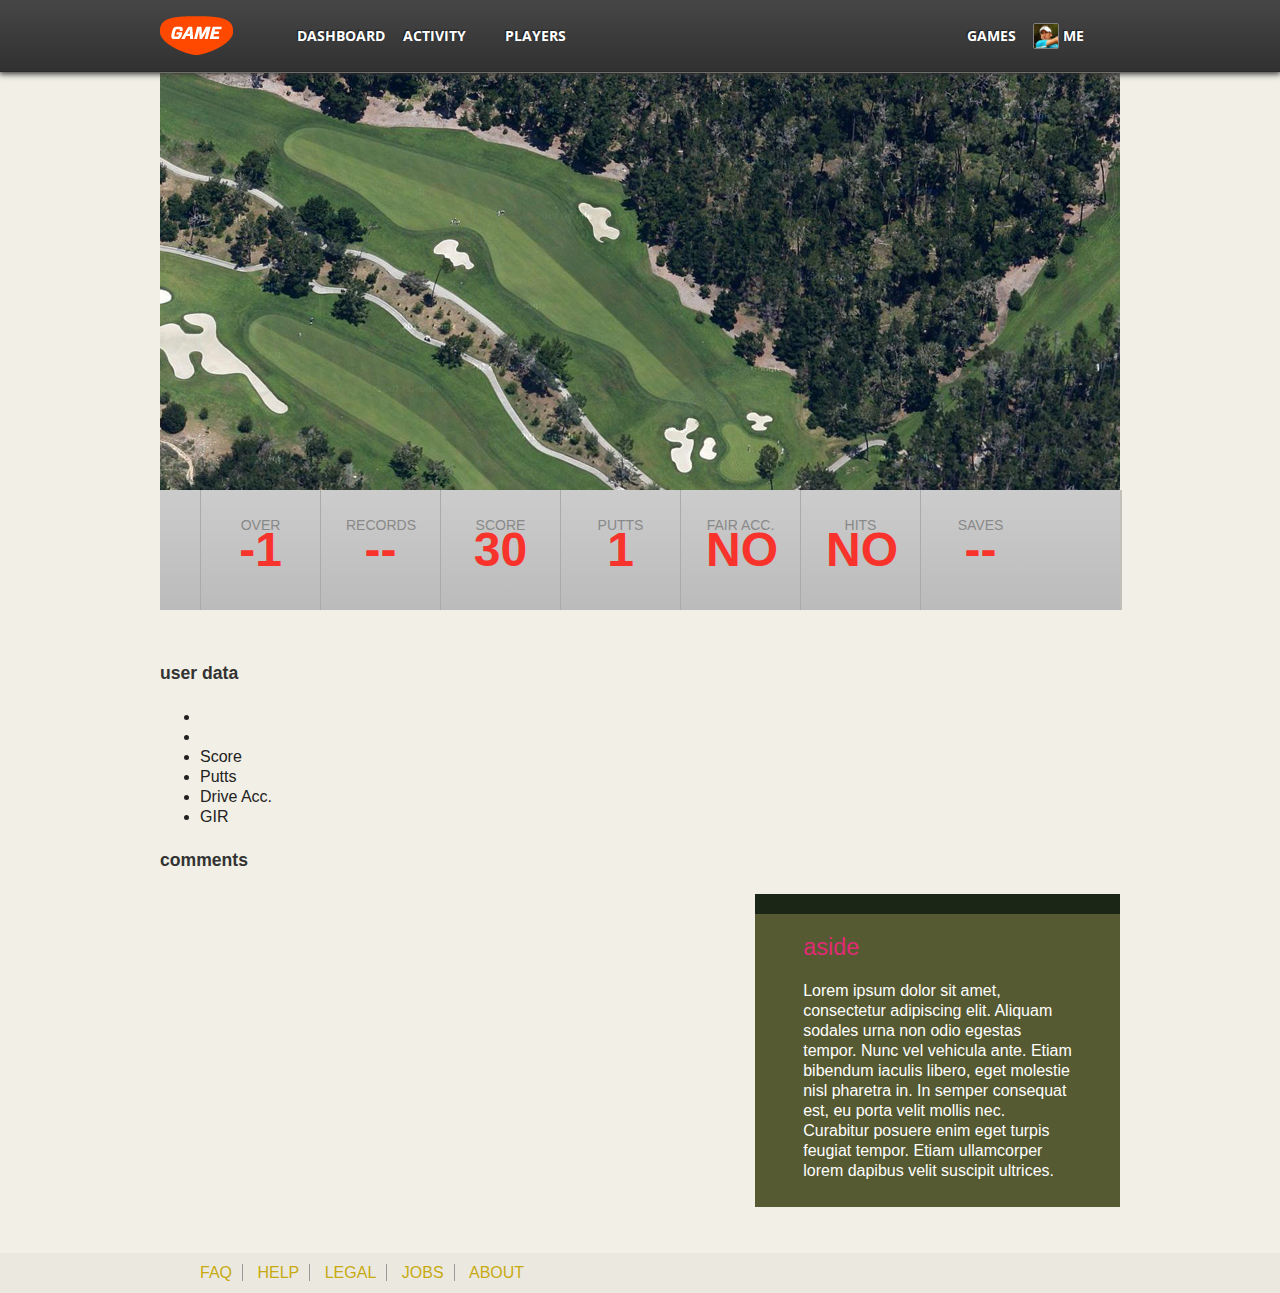
==== index.html @ 41483d8c "statistics bar" ====
<!DOCTYPE html>
<!--[if lt IE 7]>      <html class="no-js lt-ie9 lt-ie8 lt-ie7"> <![endif]-->
<!--[if IE 7]>         <html class="no-js lt-ie9 lt-ie8"> <![endif]-->
<!--[if IE 8]>         <html class="no-js lt-ie9"> <![endif]-->
<!--[if gt IE 8]><!--> <html class="no-js"> <!--<![endif]-->
    <head>
        <meta charset="utf-8">
        <meta http-equiv="X-UA-Compatible" content="IE=edge,chrome=1">
        <title>Active Mind</title>
        <meta name="description" content="">
        <meta name="viewport" content="width=device-width">

        <link rel="stylesheet" href="css/normalize.min.css">
        <link href='http://fonts.googleapis.com/css?family=Open+Sans+Condensed:700' rel='stylesheet' type='text/css'>
        <link rel="stylesheet" href="css/global.css">

        <script src="js/vendor/modernizr-2.6.1-respond-1.1.0.min.js"></script>
    </head>
    <body>
        <!--[if lt IE 7]>
            <p class="chromeframe">You are using an outdated browser. <a href="http://browsehappy.com/">Upgrade your browser today</a> or <a href="http://www.google.com/chromeframe/?redirect=true">install Google Chrome Frame</a> to better experience this site.</p>
        <![endif]-->

        <div class="header-container">
            <header class="wrapper clearfix">
                <img class="gyg-logo" src="img/game-your-game-making-golf-twice-the-fun.png" alt="game your game logo" />
                <nav class="general-links">
                    <ul>
                        <li><a href="/dashboard">Dashboard</a></li>
                        <li><a href="/activity">Activity</a></li>
                        <li><a href="/players">Players</a></li>
                    </ul>
                </nav>
                <nav class="profile-links">
                    <ul>
                        <li>
                            <a href="/my-games">Games</a>
                        </li>
                        <li class="profile">
                            <a href="/profile">
                                <img class="profile-img" src="img/IanPoulter.jpg"/>
                                <span>Me</span>
                            </a>
                        </li>
                    </ul>
                </nav>
            </header>
        </div>

        <div class="banner-container">
            <div class="banner wrapper clearfix">
                <img src="courses/pebblebeach/course-shot-1.jpg" class="golf-course"/>
                <ul id="hole-list" class="hide">
                    <li class="template"><a></a></li>
                </ul>
            </div>
            <div id="banner-footer">
                <div id="hole_nav">
                    <div class="item on" id="item1">1</div>
                    <div class="item" id="item2">2</div>
                    <div class="item" id="item3">3</div>
                    <div class="item" id="item4">4</div>
                    <div class="item" id="item5">5</div>
                    <div class="item" id="item6">6</div>
                    <div class="item" id="item7">7</div>
                    <div class="item" id="item8">8</div>
                    <div class="item" id="item9">9</div>
                    <div class="item" id="item1">1</div>
                    <div class="item" id="item2">2</div>
                    <div class="item" id="item3">3</div>
                    <div class="item" id="item4">4</div>
                    <div class="item" id="item5">5</div>
                    <div class="item" id="item6">6</div>
                    <div class="item" id="item7">7</div>
                    <div class="item" id="item8">8</div>
                    <div class="item" id="item9">9</div>
                </div>
                <ul class="info_game">
                    <li data-type="over"><div class="subhdr">
                            OVER
                        </div>
                        <div class="info" id="rinfo_overunder">-1</div>
                        
                    </li>
                    <li data-type="records">
                        <div class="subhdr">
                            RECORDS
                        </div>
                        <div class="info">
                            --
                        </div>
                    </li>
                    <li data-type="score">
                        <div class="subhdr">
                            SCORE
                        </div><div class="info" id="rinfo_score">30</div>
                        
                    </li>
                    <li data-type="putts"><div class="subhdr">
                            PUTTS
                        </div>
                        <div class="info" id="rinfo_total_putts">1</div>
                        
                    </li>
                    <li data-type="over"><div class="subhdr">
                            FAIR ACC.
                        </div>
                        <div class="info" id="rinfo_fairway_accuracy">NO</div>
                        
                    </li>
                    <li><div class="subhdr">
                            HITS
                        </div>
                        <div class="info" id="rinfo_green_hit_reg">NO</div>
                        
                    </li>
                    <li>
                        <div class="subhdr">
                            SAVES
                        </div>
                        <div class="info">
                            --
                        </div>
                        
                    </li>
                </ul>
            </div>
        </div>

        <div class="main-container">
            <div class="main wrapper clearfix">

                <h4>user data</h4>
                <section id="user-stats">
                    <ul>
                        <li class="user-fullname"></li>
                        <li class="golf-course"></li>
                        <li class="score">Score <span></span></li>
                        <li class="putts">Putts <span></span></li>
                        <li class="drive-acc">Drive Acc. <span></span></li>
                        <li class="gir">GIR <span></span></li>
                        <!--li class="scrambling">Scrambling <span></span></li-->
                    </ul>
                </section>

                <h4 id="share-comment-count">comments</h4>
                <article id="share-comment-mod" class="mod">
                    <section id="share-comment-template" class="media hide">
                        <div class="img">
                            <img class="avatar med" src="">
                        </div>
                        <p class="comment"></p>
                    </section>
                </article>

                <aside>
                    <h3>aside</h3>
                    <p>Lorem ipsum dolor sit amet, consectetur adipiscing elit. Aliquam sodales urna non odio egestas tempor. Nunc vel vehicula ante. Etiam bibendum iaculis libero, eget molestie nisl pharetra in. In semper consequat est, eu porta velit mollis nec. Curabitur posuere enim eget turpis feugiat tempor. Etiam ullamcorper lorem dapibus velit suscipit ultrices.</p>
                </aside>

            </div> <!-- #main -->
        </div> <!-- #main-container -->

        <div class="footer-container">
            <footer class="wrapper">
                <ul>
                    <li><a href="#">FAQ</a></li>
                    <li><a href="#">Help</a></li>
                    <li><a href="#">Legal</a></li>
                    <li><a href="#">Jobs</a></li>
                    <li><a href="#">About</a></li>
                </ul>
            </footer>
        </div>

        <!--script src="http://ajax.googleapis.com/ajax/libs/jquery/1.8.2/jquery.min.js"></script-->
        <script>window.jQuery || document.write('<script src="js/vendor/jquery-1.8.1.min.js"><\/script>')</script>

        <script src="share/testName/94-76931706.js"></script>
        <script src="js/main.js"></script>

        <script>
            // var _gaq=[['_setAccount','UA-XXXXX-X'],['_trackPageview']];
            // (function(d,t){var g=d.createElement(t),s=d.getElementsByTagName(t)[0];
            // g.src=('https:'==location.protocol?'//ssl':'//www')+'.google-analytics.com/ga.js';
            // s.parentNode.insertBefore(g,s)}(document,'script'));
        </script>
    </body>
</html>
---- css/global.css ----
/* ==========================================================================
   HTML5 Boilerplate styles - h5bp.com (generated via initializr.com)
   ========================================================================== */
html, button, input, select, textarea {
  color: #222; }

body {
  font-size: 1em;
  line-height: 1.4; }

::-moz-selection {
  background: #b3d4fc;
  text-shadow: none; }

::selection {
  background: #b3d4fc;
  text-shadow: none; }

hr {
  display: block;
  height: 1px;
  border: 0;
  border-top: 1px solid #ccc;
  margin: 1em 0;
  padding: 0; }

img {
  vertical-align: middle; }

fieldset {
  border: 0;
  margin: 0;
  padding: 0; }

textarea {
  resize: vertical; }

.chromeframe {
  margin: 0.2em 0;
  background: #ccc;
  color: #000;
  padding: 0.2em 0; }

/* ===== Initializr Styles ==================================================
   Author:Jonathan Verrecchia - verekia.com/initializr/responsive-template
   ========================================================================== */
body {
  font: 16px/26px Helvetica, Helvetica Neue, Arial;
  background: #F2F0E6;
  font-family: Helvetica Neue Regular, Arial, Sans-serif;
  font-size: 16px;
  line-height: 1.25em;
  /* this overwrites above. which is it? */ }

.wrapper {
  width: 960px;
  margin: 0; }

/* ==========================================================================
   Helper classes
   ========================================================================== */
.ir {
  background-color: transparent;
  border: 0;
  overflow: hidden;
  *text-indent: -9999px; }

.ir:before {
  content: "";
  display: block;
  width: 0;
  height: 100%; }

.hidden, .hide {
  display: none !important;
  visibility: hidden; }

.visuallyhidden {
  border: 0;
  clip: rect(0 0 0 0);
  height: 1px;
  margin: -1px;
  overflow: hidden;
  padding: 0;
  position: absolute;
  width: 1px; }

.visuallyhidden.focusable:active,
.visuallyhidden.focusable:focus {
  clip: auto;
  height: auto;
  margin: 0;
  overflow: visible;
  position: static;
  width: auto; }

.invisible {
  visibility: hidden; }

.clearfix:before,
.clearfix:after {
  content: " ";
  display: table; }

.clearfix:after {
  clear: both; }

.clearfix {
  *zoom: 1; }

/* ==========================================================================
   Media Queries
   ========================================================================== */
@media only screen and (min-width: 480px) {
  /* ====================
      INTERMEDIATE: Menu
     ==================== */
  nav a {
    float: left;
    width: 27%;
    margin: 0 1.7%;
    padding: 0 2%;
    line-height: 71px;
    margin-bottom: 0; }

  .profile-links a {
    width: 43%; }

  nav li:first-child a {
    margin-left: 0; }

  nav li:last-child a {
    margin-right: 0; } }
@media only screen and (min-width: 768px) {
  /* ====================
      WIDE: CSS3 Effects
     ==================== */
  /*    .header-container,
      .main aside {
          -webkit-box-shadow: 0 5px 10px #aaa;
             -moz-box-shadow: 0 5px 10px #aaa;
                  box-shadow: 0 5px 10px #aaa;
      }
  */
  /* ============
      WIDE: Menu
     ============ */
  .title {
    float: left; }

  header a {
    color: #808080;
    font-family: "Open Sans Condensed", Arial, Sans-serif;
    font-weight: bold;
    text-shadow: -1px -1px 1px #1c1c1c;
    text-transform: uppercase; }

  header a:hover {
    color: #FFFFFF;
    text-decoration: none; }

  nav.general-links {
    margin-left: 130px;
    width: 330px; }

  nav.profile-links {
    position: absolute;
    right: 15px;
    width: 145px; }

  .profile-img {
    width: 24px;
    height: 24px;
    border: 1px solid #808080;
    border-radius: 2px;
    margin-top: -3px; }

  /* ============
      WIDE: Main
     ============ */
  .main article {
    float: left;
    width: 57%; }

  .main aside {
    float: right;
    width: 28%; } }
@media only screen and (min-width: 1140px) {
  /* ===============
      Maximal Width
     =============== */
  .wrapper {
    width: 960px;
    /* 1140px - 10% for margins */
    margin: 0 auto; } }
/* =========================================
   OOCSS styles 
   ========================================= */
/*HEADINGS*/
/* ====== Headings ====== */
/* .h1-.h6 classes should be used to maintain the semantically appropriate heading levels - NOT for use on non-headings */
h1, .h1 {
  font-size: 196%;
  font-weight: normal;
  font-style: normal;
  color: #AE0345; }

h2, .h2 {
  font-size: 167%;
  font-weight: normal;
  font-style: normal;
  color: #AE0345; }

h3, .h3 {
  font-size: 146.5%;
  font-weight: normal;
  font-style: normal;
  color: #DF2B72; }

h4, .h4 {
  font-size: 110%;
  font-weight: bold;
  font-style: normal;
  color: #333; }

h5, .h5 {
  font-size: 108%;
  font-weight: bold;
  font-style: normal;
  color: #AE0345; }

h6, .h6 {
  font-size: 108%;
  font-weight: normal;
  font-style: italic;
  color: #333; }

/* if additional headings are needed they should be created via additional classes, never via location dependant styling */
.category {
  font-size: 108%;
  font-weight: normal;
  font-style: normal;
  text-transform: uppercase;
  color: #333; }

.category a {
  color: #333; }

/*GRID*/
.line, .lastUnit {
  overflow: hidden;
  *overflow: visible;
  *zoom: 1; }

.unit {
  float: left; }

.unitRight {
  float: right; }

.size1of1 {
  float: none; }

.size1of2 {
  width: 50%; }

.size1of3 {
  width: 33.33333%; }

.size2of3 {
  width: 66.66666%; }

.size1of4 {
  width: 25%; }

.size3of4 {
  width: 75%; }

.size1of5 {
  width: 20%; }

.size2of5 {
  width: 40%; }

.size3of5 {
  width: 60%; }

.size4of5 {
  width: 80%; }

.lastUnit {
  float: none;
  width: auto;
  _position: relative;
  _left: -3px;
  _margin-right: -3px; }

/* mod */
.mod .inner {
  /*background: url(skin/transparent.png) repeat left top;*/ }

.bd, .ft, .hd {
  overflow: hidden;
  *overflow: visible;
  zoom: 1; }

b.top, b.top b, b.bottom, b.bottom b {
  display: block;
  background-repeat: no-repeat;
  font-size: 1%;
  position: relative;
  z-index: 10; }

.tl, .tr, .bl, .br {
  height: 10px;
  width: 10px;
  float: left; }

.tl {
  background-position: left top; }

.tr {
  background-position: right top; }

.bl {
  background-position: left bottom; }

.br {
  background-position: right bottom; }

.br, .tr {
  float: right; }

.tr, .tl {
  overflow: hidden;
  margin-bottom: -32000px; }

/* margin bottom needs to be < -9px */
.bl, .br {
  margin-top: -10px; }

.top {
  background-position: center top; }

.bottom {
  background-position: center bottom;
  _zoom: 1; }

/* this zoom required for IE5.5 only*/
/* complex */
.complex {
  overflow: hidden;
  *position: relative;
  *zoom: 1; }

/* position/zoom required for IE7, 6, 5.5 */
.complex .tl, .complex .tr {
  height: 32000px;
  margin-bottom: -32000px;
  width: 10px; }

.complex .bl, .complex .br {
  /*margin-top:0;*/ }

.complex .top {
  height: 5px; }

.complex .bottom {
  height: 5px;
  /*margin-top:-10px;*/ }

/* pop */
.pop {
  overflow: visible;
  margin: 10px 20px 20px 10px;
  background-position: left top; }

.pop .inner {
  right: -10px;
  bottom: -10px;
  background-position: right bottom;
  padding: 0 10px 10px 0; }

.pop .tl, .pop .br {
  display: none; }

.pop .bl {
  bottom: -10px; }

.pop .tr {
  float: right;
  margin-right: -10px;
  _display: inline;
  /*fix double margin bug*/ }

/*MEDIA*/
.media {
  overflow: hidden;
  *overflow: visible;
  zoom: 1; }

.media .img {
  float: left;
  margin-right: 10px; }

.media .img img {
  display: block; }

.media .imgExt {
  float: right;
  margin-left: 10px; }

.media p {
  margin: 0; }

 /* SPACING HELPERS
p,m = padding,margin
a,t,r,b,l,h,v = all,top,right,bottom,left,horizontal,vertical
s,m,l,n = small(5px),medium(10px),large(20px),none(0px)
*/
.ptn, .pvn, .pan {
  padding-top: 0px !important; }

.pts, .pvs, .pas {
  padding-top: 5px !important; }

.ptm, .pvm, .pam {
  padding-top: 10px !important; }

.ptl, .pvl, .pal {
  padding-top: 20px !important; }

.prn, .phn, .pan {
  padding-right: 0px !important; }

.prs, .phs, .pas {
  padding-right: 5px !important; }

.prm, .phm, .pam {
  padding-right: 10px !important; }

.prl, .phl, .pal {
  padding-right: 20px !important; }

.pbn, .pvn, .pan {
  padding-bottom: 0px !important; }

.pbs, .pvs, .pas {
  padding-bottom: 5px !important; }

.pbm, .pvm, .pam {
  padding-bottom: 10px !important; }

.pbl, .pvl, .pal {
  padding-bottom: 20px !important; }

.pln, .phn, .pan {
  padding-left: 0px !important; }

.pls, .phs, .pas {
  padding-left: 5px !important; }

.plm, .phm, .pam {
  padding-left: 10px !important; }

.pll, .phl, .pal {
  padding-left: 20px !important; }

.mtn, .mvn, .man {
  margin-top: 0px !important; }

.mts, .mvs, .mas {
  margin-top: 5px !important; }

.mtm, .mvm, .mam {
  margin-top: 10px !important; }

.mtl, .mvl, .mal {
  margin-top: 20px !important; }

.mrn, .mhn, .man {
  margin-right: 0px !important; }

.mrs, .mhs, .mas {
  margin-right: 5px !important; }

.mrm, .mhm, .mam {
  margin-right: 10px !important; }

.mrl, .mhl, .mal {
  margin-right: 20px !important; }

.mbn, .mvn, .man {
  margin-bottom: 0px !important; }

.mbs, .mvs, .mas {
  margin-bottom: 5px !important; }

.mbm, .mvm, .mam {
  margin-bottom: 10px !important; }

.mbl, .mvl, .mal {
  margin-bottom: 20px !important; }

.mln, .mhn, .man {
  margin-left: 0px !important; }

.mls, .mhs, .mas {
  margin-left: 5px !important; }

.mlm, .mhm, .mam {
  margin-left: 10px !important; }

.mll, .mhl, .mal {
  margin-left: 20px !important; }

.header-container,
.game_user_menu {
  background: #3d3d3d url("../img/header-bg.gif") top left;
  background-image: -webkit-gradient(linear, 0 0, 0 100%, from(#464646), to(#313131));
  background-image: -webkit-gradient(#464646, #313131);
  background-image: -moz-gradient(#464646, #313131);
  background-image: -ms-gradient(#464646, #313131);
  background-image: -o-gradient(#464646, #313131);
  background-image: gradient(to bottom, #464646, #313131);
  border-bottom: 1px solid #2a2a2a;
  height: 65px;
  font-family: 'Francois One', arial, helvetica, sans-serif;
  font-size: 14px;
  font-weight: normal; }

.username_btn {
  padding: 0;
  line-height: 65px; }
  .username_btn .name {
    margin: 0;
    font-size: 14px;
    font-weight: normal; }
  .username_btn .thumb {
    margin: 15px 10px 0; }

.main aside {
  border-top: 20px solid #1b2616; }

.main aside {
  background: #565a32; }

.title {
  color: white; }

nav ul {
  margin: 0;
  padding: 0; }

nav a {
  display: block;
  text-align: center;
  text-decoration: none;
  font-weight: bold;
  color: white;
  box-sizing: -moz-border-box;
  box-sizing: border-box;
  border-bottom: 2px solid transparent; }

nav a:hover,
nav a:visited {
  color: white;
  text-decoration: none;
  border-bottom: 2px solid red; }

nav a:hover {
  background-image: -webkit-gradient(linear, 0 100%, 0 0, from(#464646), to(#313131));
  background-image: -webkit-gradient(bottom, #464646, #313131);
  background-image: -moz-gradient(bottom, #464646, #313131);
  background-image: -ms-gradient(bottom, #464646, #313131);
  background-image: -o-gradient(bottom, #464646, #313131);
  background-image: gradient(to top, #464646, #313131); }

/* ==============
    MOBILE: Main
   ============== */
.main {
  padding: 30px 0; }

.main article h1 {
  font-size: 2em; }

.main aside {
  color: white;
  padding: 0px 5% 10px; }

.header-container {
  height: 71px;
  -webkit-box-shadow: 0px 1px 6px 1px #333333;
  /* android and BB only */
  -moz-box-shadow: 0px 1px 6px 1px #333333;
  /* if we support FF3.6 only */
  box-shadow: 0px 1px 6px 1px #333333;
  position: relative;
  z-index: 2; }

header {
  position: relative; }

.gyg-logo {
  position: absolute;
  top: 16px;
  left: 0px; }

#hole_nav {
  display: none; }

#banner-footer {
  margin: 0;
  height: 120px;
  background-color: #ccc;
  background-image: -webkit-linear-gradient(#cccccc, #bbbbbb);
  box-shadow: 2px 0 0 rgba(0, 0, 0, 0.2);
  width: 960px;
  margin: auto; }
  #banner-footer ul {
    margin: 0; }
  #banner-footer li {
    float: left;
    list-style-type: none;
    height: 120px;
    text-align: center;
    padding: 20px 20px 0;
    width: 120px;
    box-sizing: border-box;
    color: #898989;
    font-size: 14px;
    border-left: #aaa 1px solid; }
    #banner-footer li div {
      margin: 5px; }
    #banner-footer li .info {
      font-size: 48px;
      color: #f7332c;
      font-weight: bold;
      margin: 5px; }

.footer-container {
  background: #f6f3ed;
  height: 40px;
  background: #EBE9DF;
  font: arial 12px; }
  .footer-container footer li {
    display: inline;
    margin-right: 10px;
    line-height: 40px; }
  .footer-container footer a {
    color: #c7a912;
    text-transform: uppercase;
    border-right: 1px solid #999999;
    padding-right: 10px;
    text-decoration: none; }
  .footer-container footer li:last-of-type a {
    border-right: none; }

.mod {
  border-radius: 3px;
  background: #FFFFFF;
  margin: 0 0 20px; }
  .mod .head {
    background: url(/module-header-background.png) repeat #999999;
    border-radius: 3px 3px 0 0;
    height: 32px;
    line-height: 32px;
    padding: 0 15px;
    text-transform: uppercase;
    font-family: 'Francois One', arial, sans-serif;
    font-size: 18px;
    color: #E6E6E6;
    text-shadow: 0 -1px 0 #6b6b6b; }
  .mod section {
    padding: 10px;
    border-bottom: 1px solid #cccccc; }
    .mod section img {
      border-radius: 3px; }
    .mod section:last-of-type {
      border: none; }

/*   GENERIC CLASSES   */
.avatar.small {
  width: 24px;
  height: 24px; }
.avatar.med {
  width: 40px;
  height: 40px; }

/* ===============
    ALL: IE Fixes
   =============== */
.ie7 .title {
  padding-top: 20px; }

/* ==========================================================================
   Print styles
   ========================================================================== */
@media print {
  * {
    background: transparent !important;
    color: #000 !important;
    /* Black prints faster: h5bp.com/s */
    box-shadow: none !important;
    text-shadow: none !important; }

  a,
  a:visited {
    text-decoration: underline; }

  a[href]:after {
    content: " (" attr(href) ")"; }

  abbr[title]:after {
    content: " (" attr(title) ")"; }

  .ir a:after,
  a[href^="javascript:"]:after,
  a[href^="#"]:after {
    content: ""; }

  pre, blockquote {
    border: 1px solid #999;
    page-break-inside: avoid; }

  thead {
    display: table-header-group;
    /* h5bp.com/t */ }

  tr, img {
    page-break-inside: avoid; }

  img {
    max-width: 100% !important; }

  @page {
    margin: 0.5cm; }

  p, h2, h3 {
    orphans: 3;
    widows: 3; }

  h2, h3 {
    page-break-after: avoid; } }
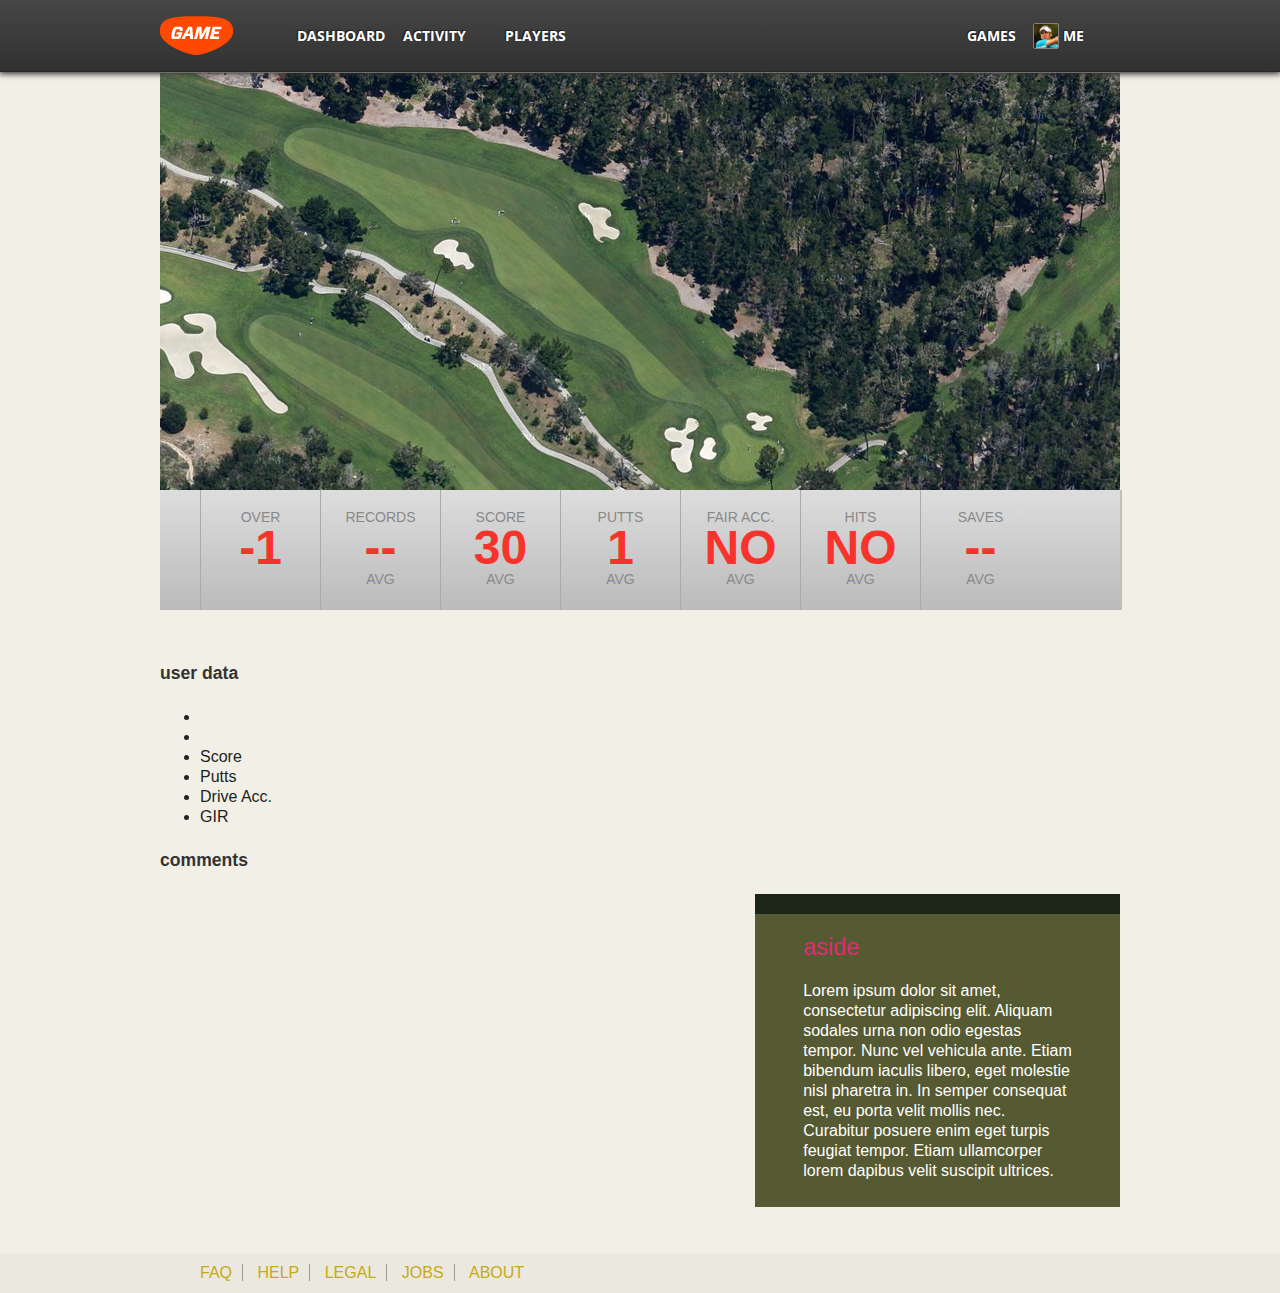
==== commit a998dac8: "scores" ====
--- a/index.html
+++ b/index.html
@@ -89,30 +89,45 @@
                         <div class="info">
                             --
                         </div>
+                        <div class="units">
+                            AVG
+                        </div>
                     </li>
                     <li data-type="score">
                         <div class="subhdr">
                             SCORE
                         </div><div class="info" id="rinfo_score">30</div>
                         
+                        <div class="units">
+                            AVG
+                        </div>
                     </li>
                     <li data-type="putts"><div class="subhdr">
                             PUTTS
                         </div>
                         <div class="info" id="rinfo_total_putts">1</div>
                         
+                        <div class="units">
+                            AVG
+                        </div>
                     </li>
                     <li data-type="over"><div class="subhdr">
                             FAIR ACC.
                         </div>
                         <div class="info" id="rinfo_fairway_accuracy">NO</div>
                         
+                        <div class="units">
+                            AVG
+                        </div>
                     </li>
                     <li><div class="subhdr">
                             HITS
                         </div>
                         <div class="info" id="rinfo_green_hit_reg">NO</div>
                         
+                        <div class="units">
+                            AVG
+                        </div>
                     </li>
                     <li>
                         <div class="subhdr">
@@ -122,6 +137,9 @@
                             --
                         </div>
                         
+                        <div class="units">
+                            AVG
+                        </div>
                     </li>
                 </ul>
             </div>
--- a/css/global.css
+++ b/css/global.css
@@ -614,7 +614,11 @@
   margin: 0;
   height: 120px;
   background-color: #ccc;
-  background-image: -webkit-linear-gradient(#cccccc, #bbbbbb);
+  background-image: -webkit-linear-gradient(#dddddd, #bbbbbb);
+  background-image: -moz-linear-gradient(#dddddd, #bbbbbb);
+  background-image: -ms-linear-gradient(#dddddd, #bbbbbb);
+  background-image: -o-linear-gradient(#dddddd, #bbbbbb);
+  background-image: linear-gradient(to bottom, #dddddd, #bbbbbb);
   box-shadow: 2px 0 0 rgba(0, 0, 0, 0.2);
   width: 960px;
   margin: auto; }
@@ -630,14 +634,15 @@
     box-sizing: border-box;
     color: #898989;
     font-size: 14px;
+    font-family: 'myriad pro', 'lucida sans', helvetica, arial, sans-serif;
     border-left: #aaa 1px solid; }
-    #banner-footer li div {
-      margin: 5px; }
     #banner-footer li .info {
       font-size: 48px;
       color: #f7332c;
       font-weight: bold;
-      margin: 5px; }
+      display: block; }
+    #banner-footer li div {
+      line-height: 1; }
 
 .footer-container {
   background: #f6f3ed;
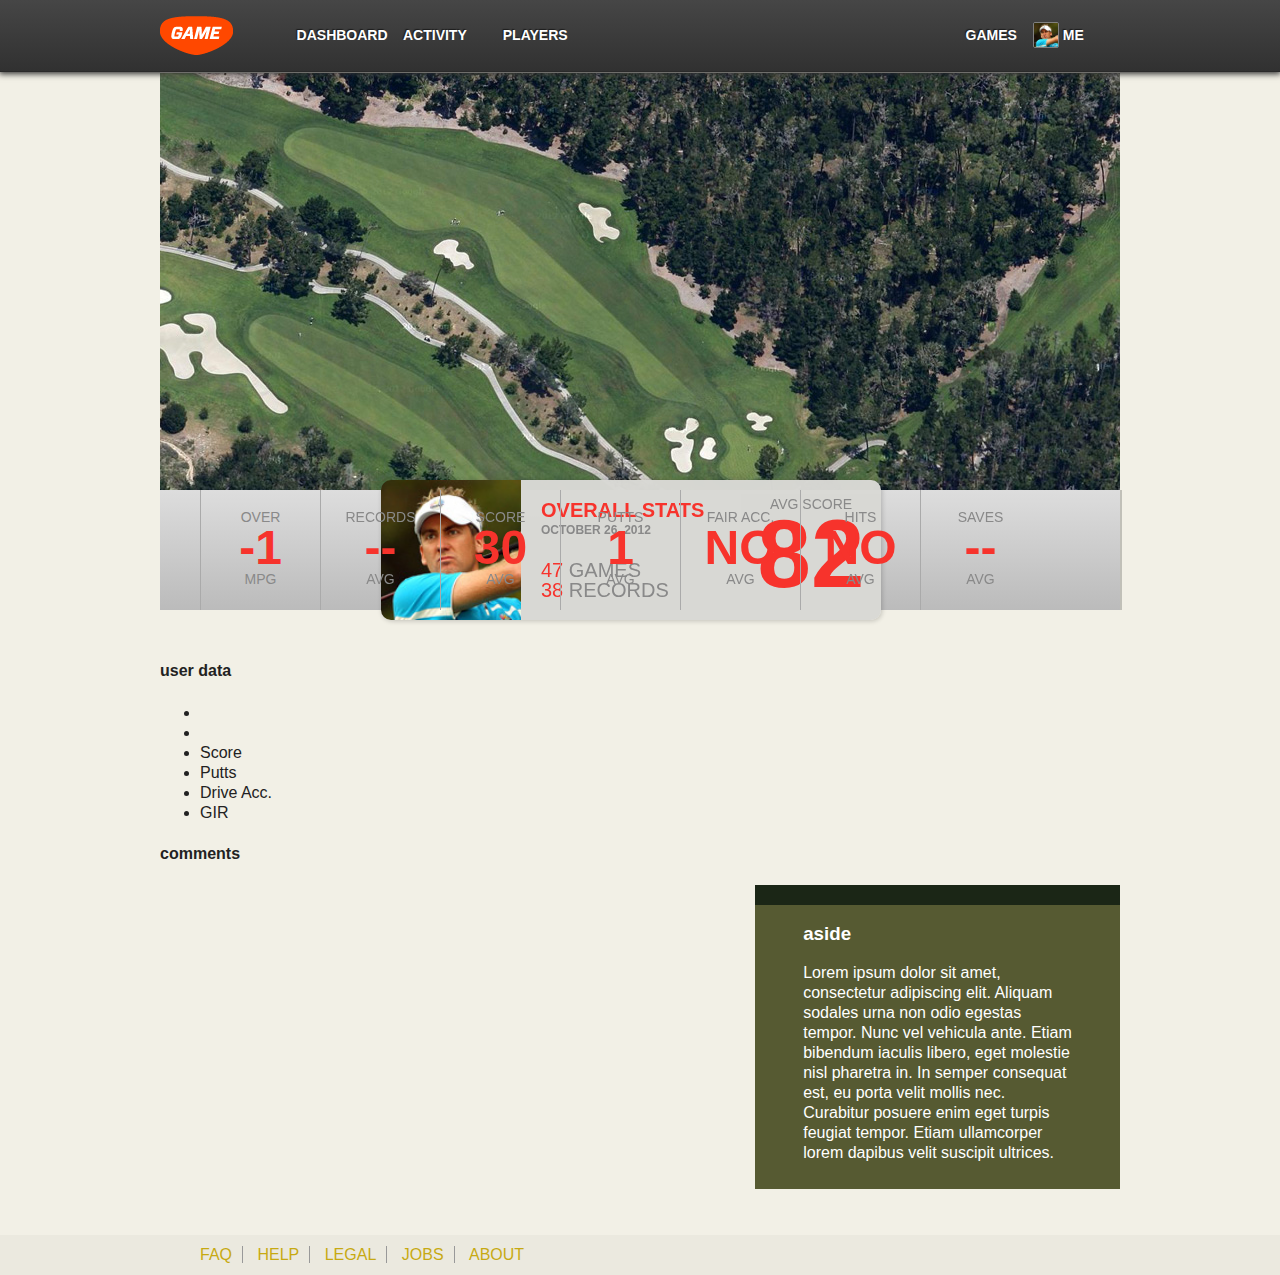
==== commit 7b794359: "the popup score" ====
--- a/index.html
+++ b/index.html
@@ -76,70 +76,50 @@
                     <div class="item" id="item9">9</div>
                 </div>
                 <ul class="info_game">
-                    <li data-type="over"><div class="subhdr">
-                            OVER
-                        </div>
+                    <li data-type="over">
+                        <div class="subhdr">OVER</div>
                         <div class="info" id="rinfo_overunder">-1</div>
-                        
+                        <div class="units">MPG</div>
+                        <article style="background-image: url(img/IanPoulter.jpg)">
+                            <dl class="score">
+                                <dt>AVG Score</dt>
+                                <dd>82</dd>
+                            </dl>
+                            <h2>Overall Stats</h2>
+                            <h3>October 26, 2012</h3>
+                            <p class="games"><span>47</span> games</p>
+                            <p class="records"><span>38</span> records</p>
+                        </article>
                     </li>
                     <li data-type="records">
-                        <div class="subhdr">
-                            RECORDS
-                        </div>
-                        <div class="info">
-                            --
-                        </div>
-                        <div class="units">
-                            AVG
-                        </div>
+                        <div class="subhdr">RECORDS</div>
+                        <div class="info">--</div>
+                        <div class="units">AVG</div>
                     </li>
                     <li data-type="score">
-                        <div class="subhdr">
-                            SCORE
-                        </div><div class="info" id="rinfo_score">30</div>
-                        
-                        <div class="units">
-                            AVG
-                        </div>
+                        <div class="subhdr">SCORE</div>
+                        <div class="info" id="rinfo_score">30</div>
+                        <div class="units">AVG</div>
+
                     </li>
-                    <li data-type="putts"><div class="subhdr">
-                            PUTTS
-                        </div>
+                    <li data-type="putts">
+                        <div class="subhdr">PUTTS</div>
                         <div class="info" id="rinfo_total_putts">1</div>
-                        
-                        <div class="units">
-                            AVG
-                        </div>
+                        <div class="units">AVG</div>
                     </li>
-                    <li data-type="over"><div class="subhdr">
-                            FAIR ACC.
-                        </div>
+                    <li data-type="over">
+                        <div class="subhdr">FAIR ACC.</div>
                         <div class="info" id="rinfo_fairway_accuracy">NO</div>
-                        
-                        <div class="units">
-                            AVG
-                        </div>
+                        <div class="units">AVG</div>
                     </li>
-                    <li><div class="subhdr">
-                            HITS
-                        </div>
+                    <li><div class="subhdr">HITS</div>
                         <div class="info" id="rinfo_green_hit_reg">NO</div>
-                        
-                        <div class="units">
-                            AVG
-                        </div>
+                        <div class="units">AVG</div>
                     </li>
                     <li>
-                        <div class="subhdr">
-                            SAVES
-                        </div>
-                        <div class="info">
-                            --
-                        </div>
-                        
-                        <div class="units">
-                            AVG
-                        </div>
+                        <div class="subhdr">SAVES</div>
+                        <div class="info">--</div>
+                        <div class="units">AVG</div>
                     </li>
                 </ul>
             </div>
--- a/css/global.css
+++ b/css/global.css
@@ -55,6 +55,12 @@
 .wrapper {
   width: 960px;
   margin: 0; }
+
+@font-face {
+  font-family: 'Open Sans Condensed';
+  font-style: normal;
+  font-weight: 700;
+  src: local("Open Sans Condensed Bold"), local("OpenSans-CondensedBold"), url(http://themes.googleusercontent.com/static/fonts/opensanscondensed/v6/gk5FxslNkTTHtojXrkp-xM6Eyu0BCqAfob_z3hhzRFzr7w4p9aSvGirXi6XmeXNA.woff) format("woff"); }
 
 /* ==========================================================================
    Helper classes
@@ -193,327 +199,6 @@
     width: 960px;
     /* 1140px - 10% for margins */
     margin: 0 auto; } }
-/* =========================================
-   OOCSS styles 
-   ========================================= */
-/*HEADINGS*/
-/* ====== Headings ====== */
-/* .h1-.h6 classes should be used to maintain the semantically appropriate heading levels - NOT for use on non-headings */
-h1, .h1 {
-  font-size: 196%;
-  font-weight: normal;
-  font-style: normal;
-  color: #AE0345; }
-
-h2, .h2 {
-  font-size: 167%;
-  font-weight: normal;
-  font-style: normal;
-  color: #AE0345; }
-
-h3, .h3 {
-  font-size: 146.5%;
-  font-weight: normal;
-  font-style: normal;
-  color: #DF2B72; }
-
-h4, .h4 {
-  font-size: 110%;
-  font-weight: bold;
-  font-style: normal;
-  color: #333; }
-
-h5, .h5 {
-  font-size: 108%;
-  font-weight: bold;
-  font-style: normal;
-  color: #AE0345; }
-
-h6, .h6 {
-  font-size: 108%;
-  font-weight: normal;
-  font-style: italic;
-  color: #333; }
-
-/* if additional headings are needed they should be created via additional classes, never via location dependant styling */
-.category {
-  font-size: 108%;
-  font-weight: normal;
-  font-style: normal;
-  text-transform: uppercase;
-  color: #333; }
-
-.category a {
-  color: #333; }
-
-/*GRID*/
-.line, .lastUnit {
-  overflow: hidden;
-  *overflow: visible;
-  *zoom: 1; }
-
-.unit {
-  float: left; }
-
-.unitRight {
-  float: right; }
-
-.size1of1 {
-  float: none; }
-
-.size1of2 {
-  width: 50%; }
-
-.size1of3 {
-  width: 33.33333%; }
-
-.size2of3 {
-  width: 66.66666%; }
-
-.size1of4 {
-  width: 25%; }
-
-.size3of4 {
-  width: 75%; }
-
-.size1of5 {
-  width: 20%; }
-
-.size2of5 {
-  width: 40%; }
-
-.size3of5 {
-  width: 60%; }
-
-.size4of5 {
-  width: 80%; }
-
-.lastUnit {
-  float: none;
-  width: auto;
-  _position: relative;
-  _left: -3px;
-  _margin-right: -3px; }
-
-/* mod */
-.mod .inner {
-  /*background: url(skin/transparent.png) repeat left top;*/ }
-
-.bd, .ft, .hd {
-  overflow: hidden;
-  *overflow: visible;
-  zoom: 1; }
-
-b.top, b.top b, b.bottom, b.bottom b {
-  display: block;
-  background-repeat: no-repeat;
-  font-size: 1%;
-  position: relative;
-  z-index: 10; }
-
-.tl, .tr, .bl, .br {
-  height: 10px;
-  width: 10px;
-  float: left; }
-
-.tl {
-  background-position: left top; }
-
-.tr {
-  background-position: right top; }
-
-.bl {
-  background-position: left bottom; }
-
-.br {
-  background-position: right bottom; }
-
-.br, .tr {
-  float: right; }
-
-.tr, .tl {
-  overflow: hidden;
-  margin-bottom: -32000px; }
-
-/* margin bottom needs to be < -9px */
-.bl, .br {
-  margin-top: -10px; }
-
-.top {
-  background-position: center top; }
-
-.bottom {
-  background-position: center bottom;
-  _zoom: 1; }
-
-/* this zoom required for IE5.5 only*/
-/* complex */
-.complex {
-  overflow: hidden;
-  *position: relative;
-  *zoom: 1; }
-
-/* position/zoom required for IE7, 6, 5.5 */
-.complex .tl, .complex .tr {
-  height: 32000px;
-  margin-bottom: -32000px;
-  width: 10px; }
-
-.complex .bl, .complex .br {
-  /*margin-top:0;*/ }
-
-.complex .top {
-  height: 5px; }
-
-.complex .bottom {
-  height: 5px;
-  /*margin-top:-10px;*/ }
-
-/* pop */
-.pop {
-  overflow: visible;
-  margin: 10px 20px 20px 10px;
-  background-position: left top; }
-
-.pop .inner {
-  right: -10px;
-  bottom: -10px;
-  background-position: right bottom;
-  padding: 0 10px 10px 0; }
-
-.pop .tl, .pop .br {
-  display: none; }
-
-.pop .bl {
-  bottom: -10px; }
-
-.pop .tr {
-  float: right;
-  margin-right: -10px;
-  _display: inline;
-  /*fix double margin bug*/ }
-
-/*MEDIA*/
-.media {
-  overflow: hidden;
-  *overflow: visible;
-  zoom: 1; }
-
-.media .img {
-  float: left;
-  margin-right: 10px; }
-
-.media .img img {
-  display: block; }
-
-.media .imgExt {
-  float: right;
-  margin-left: 10px; }
-
-.media p {
-  margin: 0; }
-
- /* SPACING HELPERS
-p,m = padding,margin
-a,t,r,b,l,h,v = all,top,right,bottom,left,horizontal,vertical
-s,m,l,n = small(5px),medium(10px),large(20px),none(0px)
-*/
-.ptn, .pvn, .pan {
-  padding-top: 0px !important; }
-
-.pts, .pvs, .pas {
-  padding-top: 5px !important; }
-
-.ptm, .pvm, .pam {
-  padding-top: 10px !important; }
-
-.ptl, .pvl, .pal {
-  padding-top: 20px !important; }
-
-.prn, .phn, .pan {
-  padding-right: 0px !important; }
-
-.prs, .phs, .pas {
-  padding-right: 5px !important; }
-
-.prm, .phm, .pam {
-  padding-right: 10px !important; }
-
-.prl, .phl, .pal {
-  padding-right: 20px !important; }
-
-.pbn, .pvn, .pan {
-  padding-bottom: 0px !important; }
-
-.pbs, .pvs, .pas {
-  padding-bottom: 5px !important; }
-
-.pbm, .pvm, .pam {
-  padding-bottom: 10px !important; }
-
-.pbl, .pvl, .pal {
-  padding-bottom: 20px !important; }
-
-.pln, .phn, .pan {
-  padding-left: 0px !important; }
-
-.pls, .phs, .pas {
-  padding-left: 5px !important; }
-
-.plm, .phm, .pam {
-  padding-left: 10px !important; }
-
-.pll, .phl, .pal {
-  padding-left: 20px !important; }
-
-.mtn, .mvn, .man {
-  margin-top: 0px !important; }
-
-.mts, .mvs, .mas {
-  margin-top: 5px !important; }
-
-.mtm, .mvm, .mam {
-  margin-top: 10px !important; }
-
-.mtl, .mvl, .mal {
-  margin-top: 20px !important; }
-
-.mrn, .mhn, .man {
-  margin-right: 0px !important; }
-
-.mrs, .mhs, .mas {
-  margin-right: 5px !important; }
-
-.mrm, .mhm, .mam {
-  margin-right: 10px !important; }
-
-.mrl, .mhl, .mal {
-  margin-right: 20px !important; }
-
-.mbn, .mvn, .man {
-  margin-bottom: 0px !important; }
-
-.mbs, .mvs, .mas {
-  margin-bottom: 5px !important; }
-
-.mbm, .mvm, .mam {
-  margin-bottom: 10px !important; }
-
-.mbl, .mvl, .mal {
-  margin-bottom: 20px !important; }
-
-.mln, .mhn, .man {
-  margin-left: 0px !important; }
-
-.mls, .mhs, .mas {
-  margin-left: 5px !important; }
-
-.mlm, .mhm, .mam {
-  margin-left: 10px !important; }
-
-.mll, .mhl, .mal {
-  margin-left: 20px !important; }
-
 .header-container,
 .game_user_menu {
   background: #3d3d3d url("../img/header-bg.gif") top left;
@@ -569,12 +254,15 @@
   border-bottom: 2px solid red; }
 
 nav a:hover {
-  background-image: -webkit-gradient(linear, 0 100%, 0 0, from(#464646), to(#313131));
-  background-image: -webkit-gradient(bottom, #464646, #313131);
-  background-image: -moz-gradient(bottom, #464646, #313131);
-  background-image: -ms-gradient(bottom, #464646, #313131);
-  background-image: -o-gradient(bottom, #464646, #313131);
-  background-image: gradient(to top, #464646, #313131); }
+  background-image: -webkit-gradient(linear, 0 100%, 0 0, from(#666666), to(#414141));
+  background-image: -webkit-gradient(#666666, #414141);
+  background-image: -moz-gradient(#666666, #414141);
+  background-image: -ms-gradient(#666666, #414141);
+  background-image: -o-gradient(#666666, #414141);
+  background-image: gradient(to bottom, #666666, #414141); }
+
+ul.top_nav_right {
+  font-family: "Open Sans Condensed", Arial, sans-serif; }
 
 /* ==============
     MOBILE: Main
@@ -628,21 +316,68 @@
     float: left;
     list-style-type: none;
     height: 120px;
-    text-align: center;
     padding: 20px 20px 0;
     width: 120px;
     box-sizing: border-box;
     color: #898989;
     font-size: 14px;
     font-family: 'myriad pro', 'lucida sans', helvetica, arial, sans-serif;
-    border-left: #aaa 1px solid; }
-    #banner-footer li .info {
+    border-left: #aaa 1px solid;
+    z-index: 10;
+    position: relative; }
+    #banner-footer li > div {
+      text-align: center; }
+    #banner-footer li .info, #banner-footer li dd {
       font-size: 48px;
       color: #f7332c;
       font-weight: bold;
       display: block; }
     #banner-footer li div {
-      line-height: 1; }
+      line-height: 1;
+      z-index: 2; }
+    #banner-footer li article {
+      position: absolute;
+      left: 180px;
+      top: -10px;
+      height: 140px;
+      width: 500px;
+      border-radius: 10px;
+      box-shadow: 1px 1px 5px rgba(0, 0, 0, 0.2);
+      z-index: 20;
+      background: url(fakeAvatar.gif) no-repeat 0 0 rgba(216, 216, 212, 0.98);
+      background-size: 140px 140px;
+      -webkit-transform: translatez(0);
+      padding-left: 160px;
+      box-sizing: border-box; }
+      #banner-footer li article * {
+        text-transform: uppercase; }
+      #banner-footer li article dl {
+        width: 140px;
+        float: right;
+        background-color: rgba(216, 216, 212, 0.98);
+        font-family: 'helvetica neue', 'myriad pro', 'lucida sans', helvetica, arial, sans-serif;
+        text-align: center; }
+        #banner-footer li article dl dt {
+          font-size: 14px; }
+        #banner-footer li article dl dd {
+          font-size: 96px;
+          line-height: 80px;
+          margin: 0; }
+      #banner-footer li article h2, #banner-footer li article h3 {
+        font: "helvetica neue", "myriad pro", "lucida sans", helvetica, sans-serif;
+        margin: 0; }
+      #banner-footer li article h2, #banner-footer li article p span {
+        font-size: 20px;
+        line-height: 20px;
+        color: #f7332c;
+        margin-top: 20px; }
+      #banner-footer li article p {
+        font-size: 20px;
+        line-height: 20px;
+        margin: 0; }
+      #banner-footer li article h3 {
+        font-size: 12px;
+        margin-bottom: 20px; }
 
 .footer-container {
   background: #f6f3ed;
@@ -661,6 +396,46 @@
     text-decoration: none; }
   .footer-container footer li:last-of-type a {
     border-right: none; }
+
+.games_footer {
+  position: absolute;
+  bottom: 0;
+  height: 150px;
+  width: 100%;
+  background-image: url(../img/games_footer_bg.gif);
+  background-repeat: repeat-x;
+  background-position: bottom;
+  overflow: hidden; }
+
+.info_game {
+  font-family: Arial, Helvetica, sans-serif; }
+
+.info_game .item {
+  float: left;
+  padding: 26px;
+  border-top-width: 1px;
+  border-right-width: 1px;
+  border-bottom-width: 1px;
+  border-left-width: 1px;
+  border-top-style: none;
+  border-right-style: solid;
+  border-bottom-style: none;
+  border-left-style: solid;
+  border-top-color: #f3d3d3d;
+  border-left-color: #f3d3d3d;
+  border-bottom-color: #f3d3d3d;
+  border-right-color: #181818; }
+
+.info_game .item .info {
+  font-size: 35px;
+  margin-bottom: 5px;
+  color: #ff470a;
+  font-weight: bold; }
+
+.info_game .item .subhdr {
+  color: #979797;
+  font-size: 12px;
+  font-weight: bold; }
 
 .mod {
   border-radius: 3px;
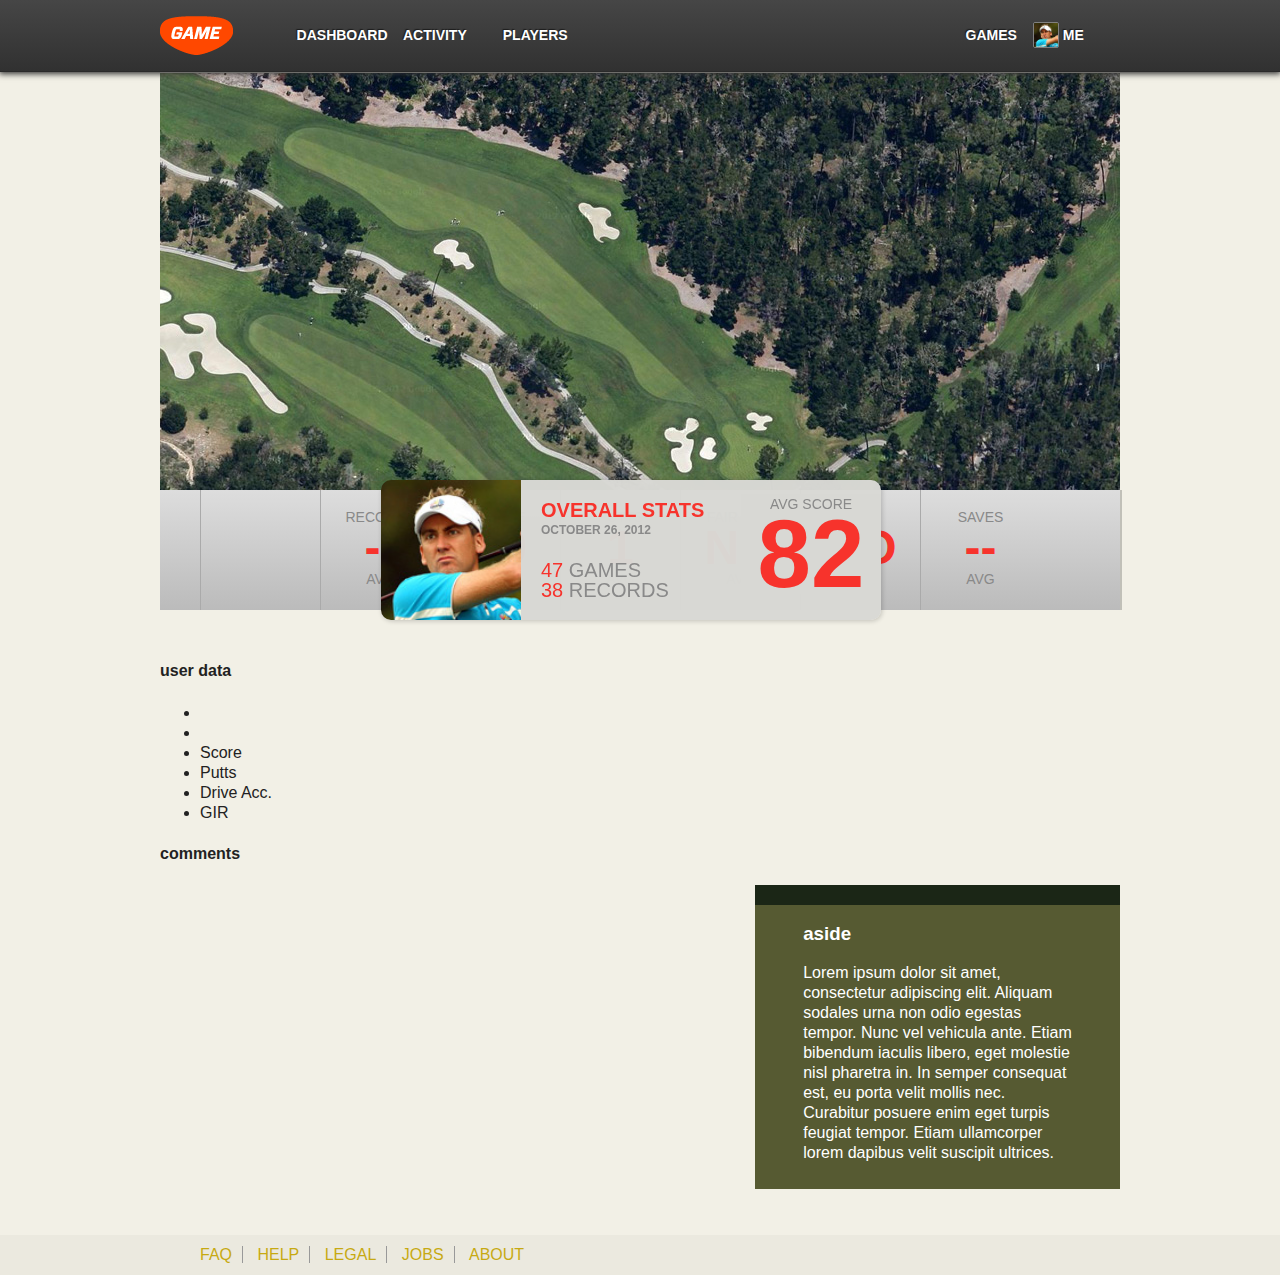
==== commit 5e6c7252: "add class of active to the li which has the popup overall stats active" ====
--- a/index.html
+++ b/index.html
@@ -76,7 +76,7 @@
                     <div class="item" id="item9">9</div>
                 </div>
                 <ul class="info_game">
-                    <li data-type="over">
+                    <li data-type="over" class="active">
                         <div class="subhdr">OVER</div>
                         <div class="info" id="rinfo_overunder">-1</div>
                         <div class="units">MPG</div>
--- a/css/global.css
+++ b/css/global.css
@@ -324,7 +324,11 @@
     font-family: 'myriad pro', 'lucida sans', helvetica, arial, sans-serif;
     border-left: #aaa 1px solid;
     z-index: 10;
-    position: relative; }
+    position: static; }
+    #banner-footer li.active {
+      position: relative; }
+      #banner-footer li.active > div {
+        visibility: hidden; }
     #banner-footer li > div {
       text-align: center; }
     #banner-footer li .info, #banner-footer li dd {
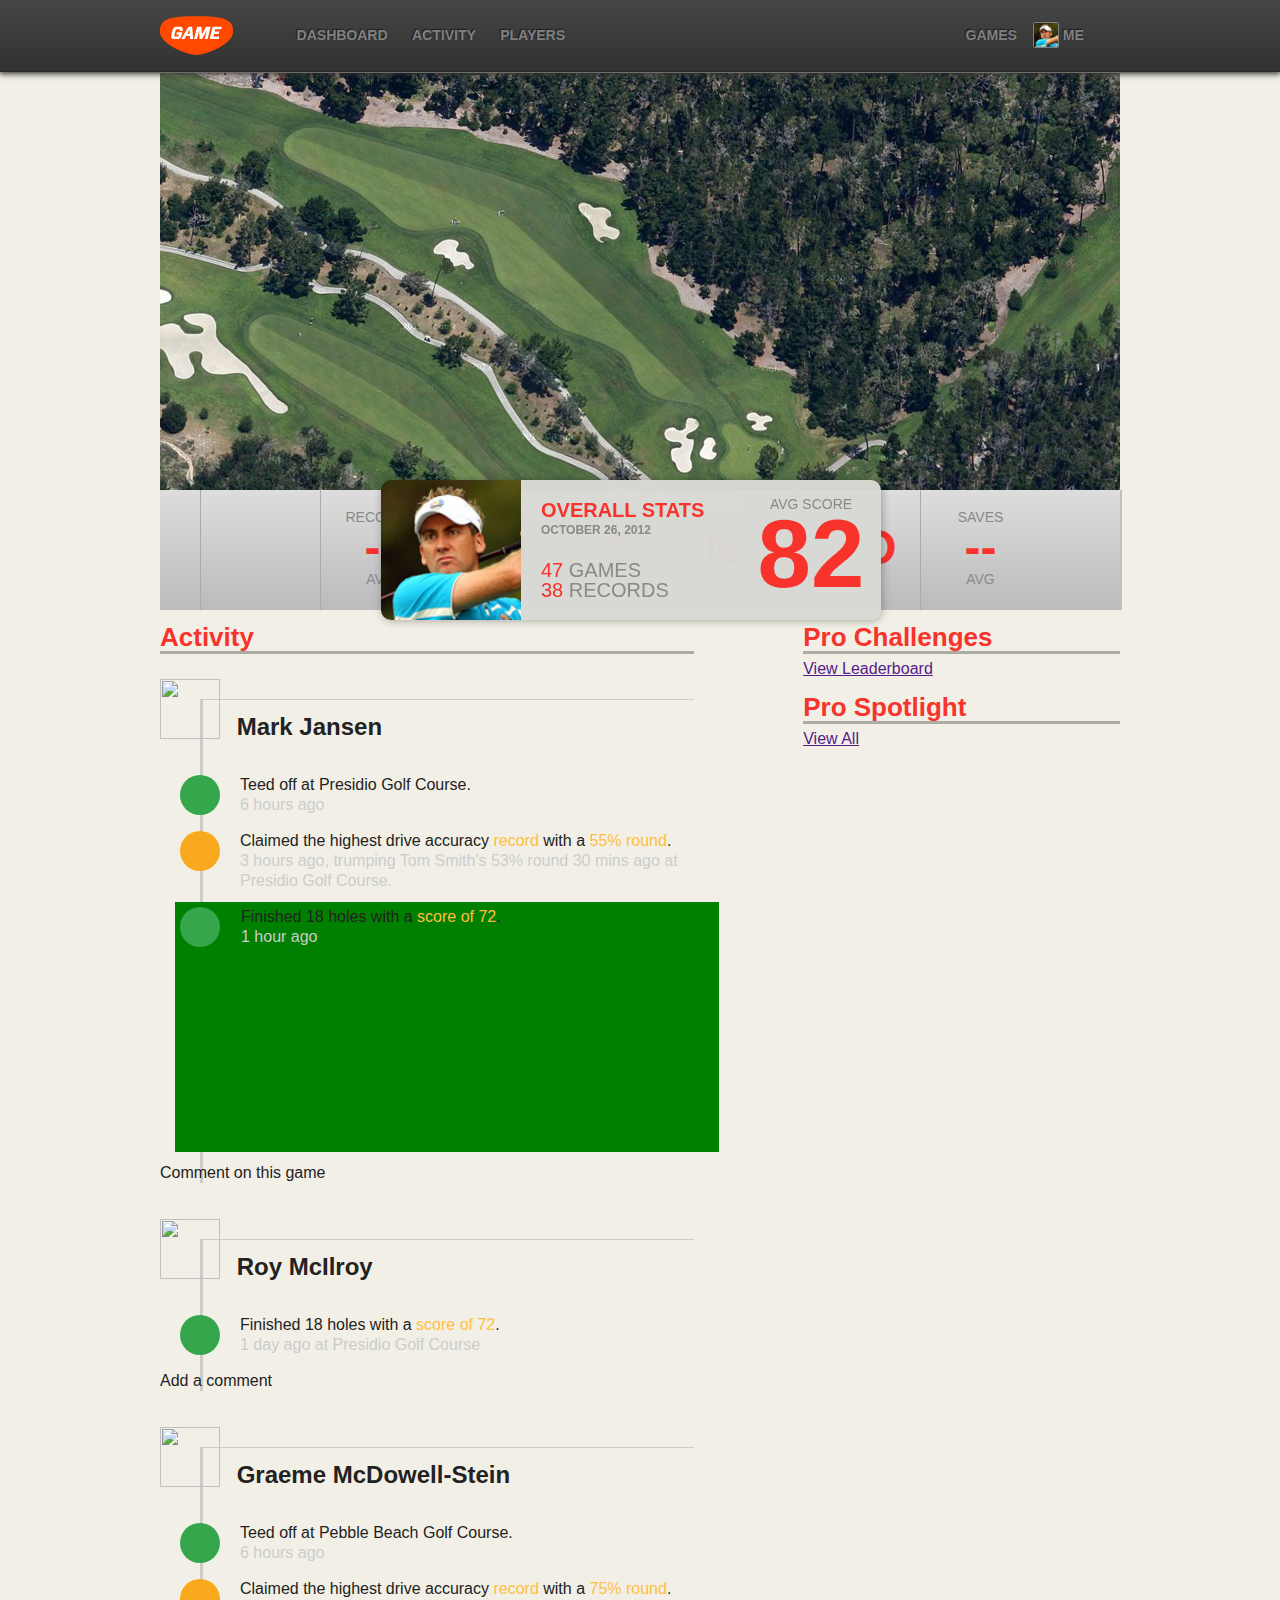
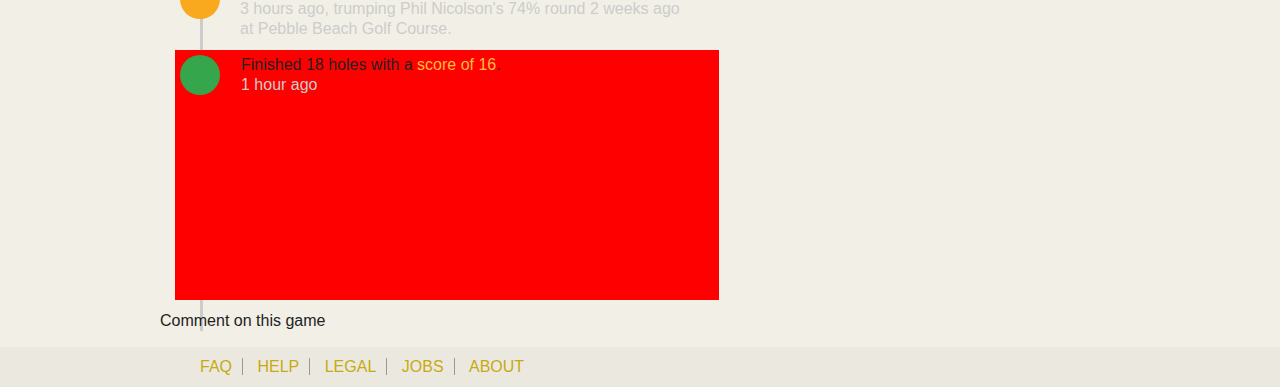
==== commit 43f7ecc2: "page to look like newer design" ====
--- a/index.html
+++ b/index.html
@@ -124,39 +124,86 @@
                 </ul>
             </div>
         </div>
-
-        <div class="main-container">
-            <div class="main wrapper clearfix">
-
-                <h4>user data</h4>
-                <section id="user-stats">
-                    <ul>
-                        <li class="user-fullname"></li>
-                        <li class="golf-course"></li>
-                        <li class="score">Score <span></span></li>
-                        <li class="putts">Putts <span></span></li>
-                        <li class="drive-acc">Drive Acc. <span></span></li>
-                        <li class="gir">GIR <span></span></li>
-                        <!--li class="scrambling">Scrambling <span></span></li-->
-                    </ul>
-                </section>
-
-                <h4 id="share-comment-count">comments</h4>
-                <article id="share-comment-mod" class="mod">
-                    <section id="share-comment-template" class="media hide">
-                        <div class="img">
-                            <img class="avatar med" src="">
-                        </div>
-                        <p class="comment"></p>
-                    </section>
+        <div id="main-container">
+            <div id="maincol">
+
+               <section class="module">
+                <header>
+                    <h1>Activity</h1>
+                <header>
+                <article class="content">
+                    <h2><img class="avatar" src="http://s3.amazonaws.com/active-user-images/97/profile_image_small_1340906999.png"> Mark Jansen</h2>
+                    <ul>
+                        <li class="icon tee">
+                           <p>Teed off at Presidio Golf Course. 
+                            <span class="sub">6 hours ago</span>
+                            </p>
+                        </li>
+                        <li class="icon score">
+                           <p>Claimed the highest drive accuracy <a href="">record</a> with a <a href="">55% round</a>.
+                            <span class="sub">3 hours ago, trumping Tom Smith's 53% round 30 mins ago at Presidio Golf Course.</span>
+                            </p>
+                        </li>
+                        <li class="icon solid cold">
+                            <p>Finished 18 holes with a <a href="">score of 72</a>. <span>1 hour ago</span>
+                        </li>
+                    </ul>
+                    <p class="comment">Comment on this game</p>
                 </article>
-
-                <aside>
-                    <h3>aside</h3>
-                    <p>Lorem ipsum dolor sit amet, consectetur adipiscing elit. Aliquam sodales urna non odio egestas tempor. Nunc vel vehicula ante. Etiam bibendum iaculis libero, eget molestie nisl pharetra in. In semper consequat est, eu porta velit mollis nec. Curabitur posuere enim eget turpis feugiat tempor. Etiam ullamcorper lorem dapibus velit suscipit ultrices.</p>
-                </aside>
+                <article class="content">
+                    <h2><img class="avatar" src="http://s3.amazonaws.com/active-user-images/97/profile_image_small_1340906999.png"> Roy McIlroy</h2>
+                    <ul>
+                        <li class="icon finish">
+                            <p>Finished 18 holes with a <a href="">score of 72</a>. <span>1 day ago at Presidio Golf Course</span>
+                        </li>
+                    </ul>
+                    <p class="comment">Add a comment</p>
+                </article>
+                <article class="content">
+                    <h2><img class="avatar" src="http://s3.amazonaws.com/active-user-images/97/profile_image_small_1340906999.png"> Graeme McDowell-Stein</h2>
+                    <ul>
+                        <li class="icon tee">
+                           <p>Teed off at Pebble Beach Golf Course. 
+                            <span class="sub">6 hours ago</span>
+                            </p>
+                        </li>
+                        <li class="icon score">
+                           <p>Claimed the highest drive accuracy <a href="">record</a> with a <a href="">75% round</a>.
+                            <span class="sub">3 hours ago, trumping Phil Nicolson's 74% round 2 weeks ago at Pebble Beach Golf Course.</span>
+                            </p>
+                        </li>
+                        <li class="icon solid hot">
+                            <p>Finished 18 holes with a <a href="">score of 16</a>. <span>1 hour ago</span>
+                        </li>
+                    </ul>
+                    <p class="comment">Comment on this game</p>
+                </article>
+               </section>
 
             </div> <!-- #main -->
+            <aside>
+                <section class="module">
+                <header>
+                    <h1>Pro Challenges</h1>
+                    <a href="">View Leaderboard</a>
+                <header>
+                <div class="content">
+                </div>
+               </section>
+
+
+
+                <section class="module">
+                <header>
+                    <h1>Pro Spotlight</h1>
+                    <a href="">View All</a>
+                <header>
+                <div class="content">
+                </div>
+               </section>
+
+            </aside>
+
         </div> <!-- #main-container -->
 
         <div class="footer-container">
--- a/css/global.css
+++ b/css/global.css
@@ -123,7 +123,6 @@
      ==================== */
   nav a {
     float: left;
-    width: 27%;
     margin: 0 1.7%;
     padding: 0 2%;
     line-height: 71px;
@@ -148,33 +147,39 @@
                   box-shadow: 0 5px 10px #aaa;
       }
   */
+  #maincol {
+    width: 66%;
+    float: left;
+    padding-right: 100px;
+    -moz-box-sizing: border-box;
+    box-sizing: border-box; }
+
+  aside {
+    width: 33%;
+    float: right; }
+
   /* ============
       WIDE: Menu
      ============ */
-  .title {
+  .header-container .title {
     float: left; }
-
-  header a {
+  .header-container header a {
     color: #808080;
     font-family: "Open Sans Condensed", Arial, Sans-serif;
     font-weight: bold;
     text-shadow: -1px -1px 1px #1c1c1c;
     text-transform: uppercase; }
-
-  header a:hover {
+  .header-container header a:hover {
     color: #FFFFFF;
     text-decoration: none; }
-
-  nav.general-links {
+  .header-container nav.general-links {
     margin-left: 130px;
     width: 330px; }
-
-  nav.profile-links {
+  .header-container nav.profile-links {
     position: absolute;
     right: 15px;
     width: 145px; }
-
-  .profile-img {
+  .header-container .profile-img {
     width: 24px;
     height: 24px;
     border: 1px solid #808080;
@@ -195,7 +200,8 @@
   /* ===============
       Maximal Width
      =============== */
-  .wrapper {
+  .wrapper,
+  #main-container {
     width: 960px;
     /* 1140px - 10% for margins */
     margin: 0 auto; } }
@@ -346,7 +352,7 @@
       height: 140px;
       width: 500px;
       border-radius: 10px;
-      box-shadow: 1px 1px 5px rgba(0, 0, 0, 0.2);
+      box-shadow: 1px 1px 8px rgba(0, 0, 0, 0.3);
       z-index: 20;
       background: url(fakeAvatar.gif) no-repeat 0 0 rgba(216, 216, 212, 0.98);
       background-size: 140px 140px;
@@ -387,7 +393,8 @@
   background: #f6f3ed;
   height: 40px;
   background: #EBE9DF;
-  font: arial 12px; }
+  font: arial 12px;
+  clear: both; }
   .footer-container footer li {
     display: inline;
     margin-right: 10px;
@@ -441,28 +448,65 @@
   font-size: 12px;
   font-weight: bold; }
 
-.mod {
-  border-radius: 3px;
-  background: #FFFFFF;
-  margin: 0 0 20px; }
-  .mod .head {
-    background: url(/module-header-background.png) repeat #999999;
-    border-radius: 3px 3px 0 0;
-    height: 32px;
-    line-height: 32px;
-    padding: 0 15px;
-    text-transform: uppercase;
-    font-family: 'Francois One', arial, sans-serif;
-    font-size: 18px;
-    color: #E6E6E6;
-    text-shadow: 0 -1px 0 #6b6b6b; }
-  .mod section {
-    padding: 10px;
-    border-bottom: 1px solid #cccccc; }
-    .mod section img {
-      border-radius: 3px; }
-    .mod section:last-of-type {
-      border: none; }
+.module > header h1 {
+  padding-bottom: 4px;
+  border-bottom: 3px solid #ACABA6;
+  font-size: 26px;
+  margin-bottom: 5px;
+  color: #f7332c;
+  font-weight: bold; }
+.module p a {
+  color: #ffbe40;
+  text-decoration: none; }
+.module article {
+  position: relative; }
+  .module article:after {
+    content: '';
+    position: absolute;
+    top: 40px;
+    bottom: 0;
+    left: 40px;
+    right: 0;
+    border: solid #ccc;
+    border-width: 1px 0 0 3px;
+    z-index: -1; }
+  .module article h2 {
+    padding-top: 40px;
+    padding-left: 20px;
+    margin: 0; }
+    .module article h2 img {
+      position: relative;
+      top: -20px;
+      left: -20px;
+      height: 60px;
+      width: 60px;
+      margin-right: -10px; }
+  .module article li {
+    list-style-type: none;
+    padding-left: 40px; }
+    .module article li span {
+      display: block;
+      color: #ccc;
+      font-size: 1rem; }
+    .module article li.icon:before {
+      content: '';
+      position: absolute;
+      border-radius: 50%;
+      height: 40px;
+      width: 40px;
+      left: 20px;
+      background-color: #35a64b; }
+    .module article li.icon.score:before {
+      background-color: #f9a91e; }
+    .module article li.solid {
+      background-color: green;
+      padding: 5px 66px;
+      margin: -5px -25px;
+      min-height: 240px; }
+      .module article li.solid > p {
+        margin-top: 0; }
+    .module article li.hot {
+      background-color: red; }
 
 /*   GENERIC CLASSES   */
 .avatar.small {
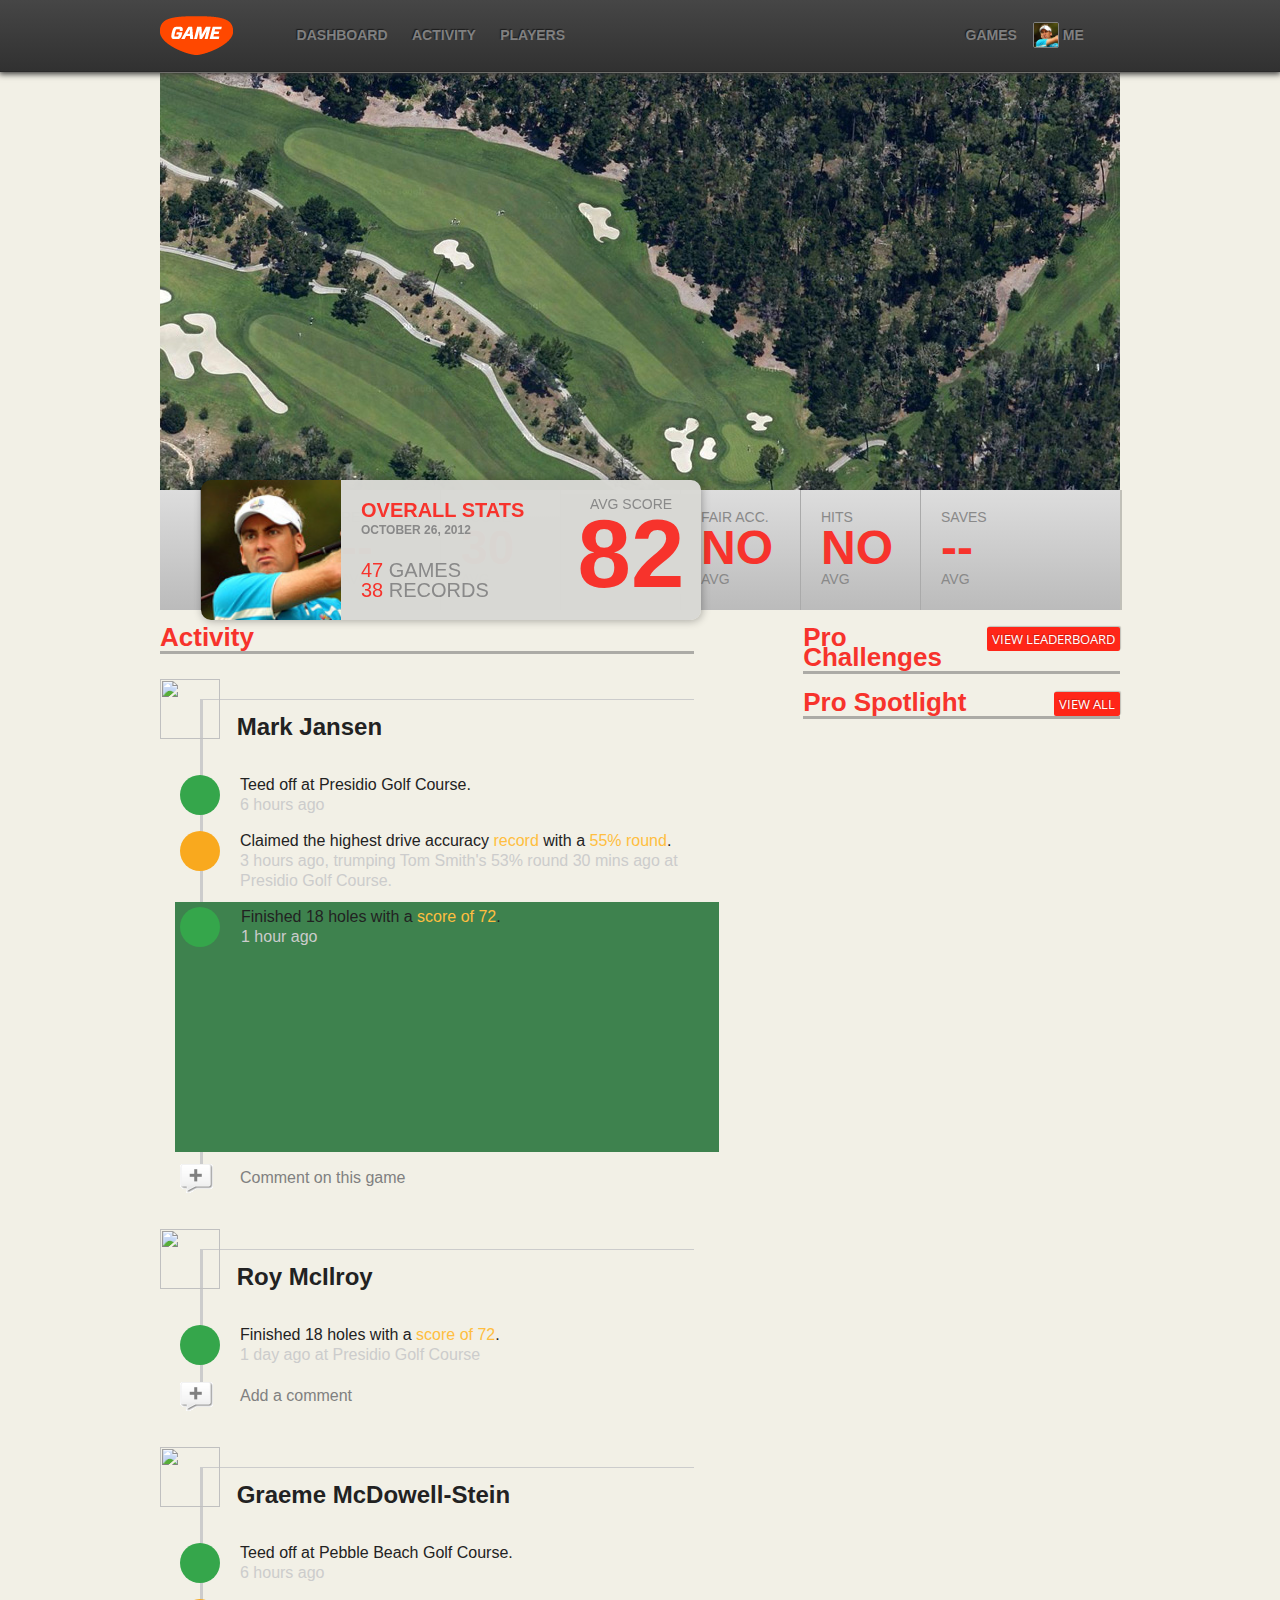
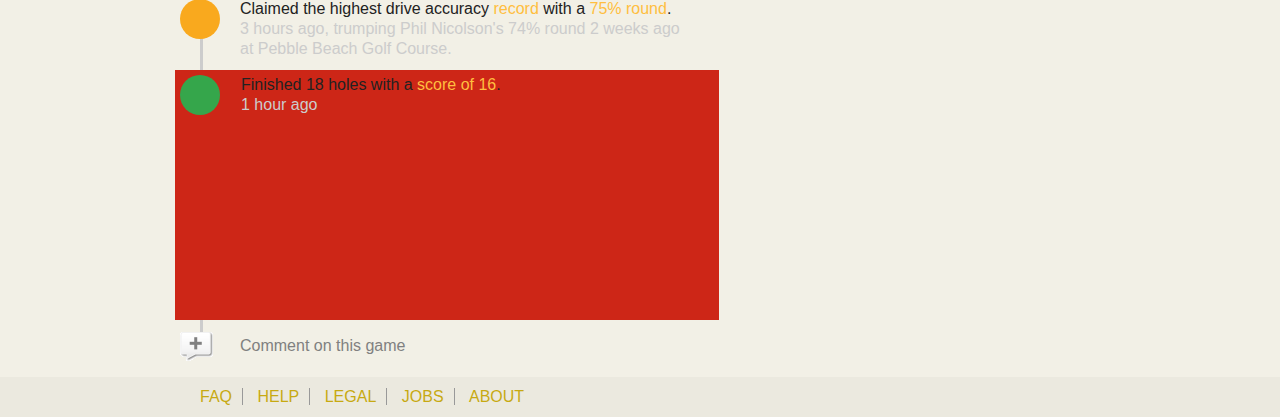
==== commit c61e0743: "oops. forgot to close headers" ====
--- a/index.html
+++ b/index.html
@@ -130,7 +130,7 @@
                <section class="module">
                 <header>
                     <h1>Activity</h1>
-                <header>
+                </header>
                 <article class="content">
                     <h2><img class="avatar" src="http://s3.amazonaws.com/active-user-images/97/profile_image_small_1340906999.png"> Mark Jansen</h2>
                     <ul>
@@ -184,9 +184,9 @@
             <aside>
                 <section class="module">
                 <header>
+                    <a href="">View Leaderboard</a>
                     <h1>Pro Challenges</h1>
-                    <a href="">View Leaderboard</a>
-                <header>
+                </header>
                 <div class="content">
                 </div>
                </section>
@@ -195,9 +195,9 @@
 
                 <section class="module">
                 <header>
+                    <a href="">View All</a>
                     <h1>Pro Spotlight</h1>
-                    <a href="">View All</a>
-                <header>
+                </header>
                 <div class="content">
                 </div>
                </section>
--- a/css/global.css
+++ b/css/global.css
@@ -335,8 +335,6 @@
       position: relative; }
       #banner-footer li.active > div {
         visibility: hidden; }
-    #banner-footer li > div {
-      text-align: center; }
     #banner-footer li .info, #banner-footer li dd {
       font-size: 48px;
       color: #f7332c;
@@ -347,7 +345,7 @@
       z-index: 2; }
     #banner-footer li article {
       position: absolute;
-      left: 180px;
+      left: 0;
       top: -10px;
       height: 140px;
       width: 500px;
@@ -455,6 +453,25 @@
   margin-bottom: 5px;
   color: #f7332c;
   font-weight: bold; }
+.module > header a {
+  color: #fff;
+  font-family: "Open Sans Condensed", Arial, Sans-serif;
+  text-shadow: -1px -1px 1px rgba(0, 0, 0, 0.2);
+  box-shadow: 1px -1px 1px rgba(0, 0, 0, 0.2);
+  border-radius: 2px;
+  text-transform: uppercase;
+  float: right;
+  text-decoration: none;
+  background-color: #ff2618;
+  padding: 2px 5px;
+  font-weight: normal;
+  font-size: 0.8rem; }
+.module p.comment {
+  padding-left: 60px;
+  background: url(../img/comment.png) left center no-repeat transparent;
+  margin-left: 20px;
+  line-height: 30px;
+  color: #808080; }
 .module p a {
   color: #ffbe40;
   text-decoration: none; }
@@ -464,7 +481,7 @@
     content: '';
     position: absolute;
     top: 40px;
-    bottom: 0;
+    bottom: 20px;
     left: 40px;
     right: 0;
     border: solid #ccc;
@@ -499,14 +516,14 @@
     .module article li.icon.score:before {
       background-color: #f9a91e; }
     .module article li.solid {
-      background-color: green;
+      background-color: #3e824e;
       padding: 5px 66px;
       margin: -5px -25px;
       min-height: 240px; }
       .module article li.solid > p {
         margin-top: 0; }
     .module article li.hot {
-      background-color: red; }
+      background-color: #cd2617; }
 
 /*   GENERIC CLASSES   */
 .avatar.small {
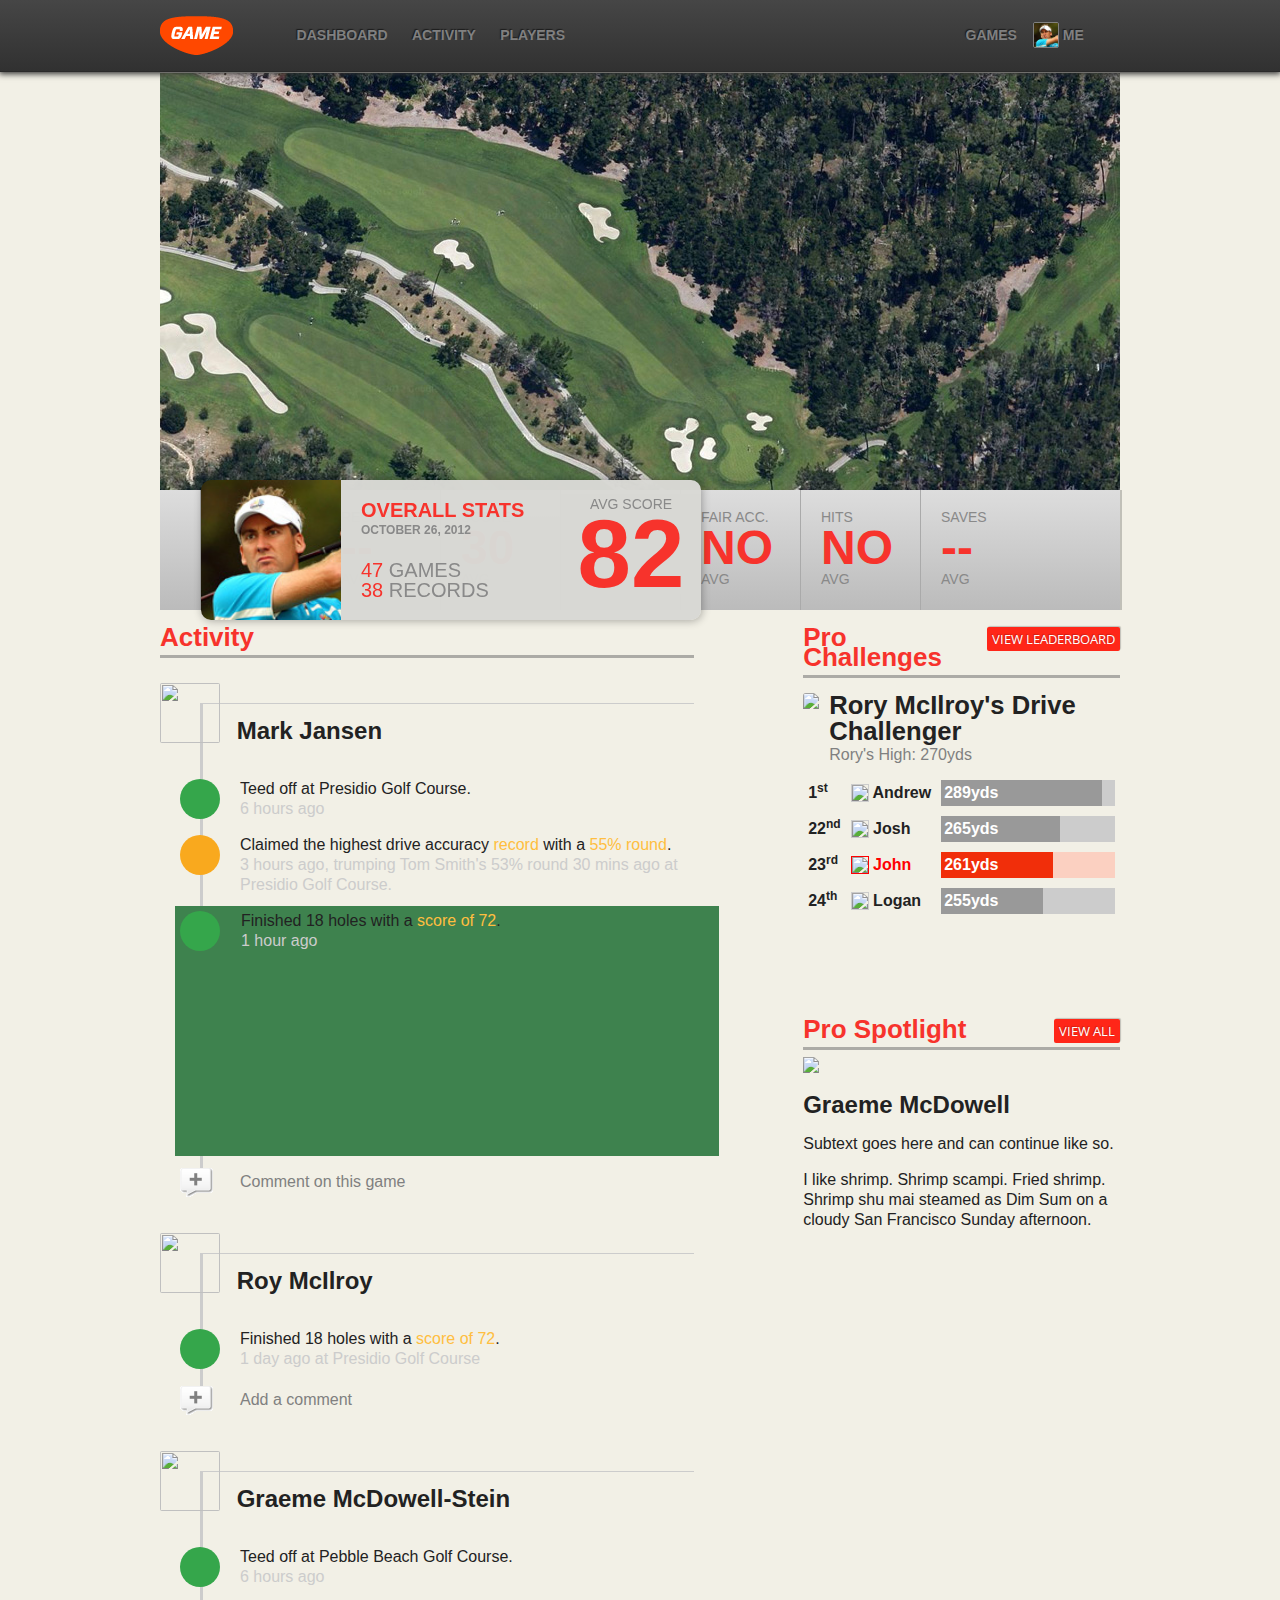
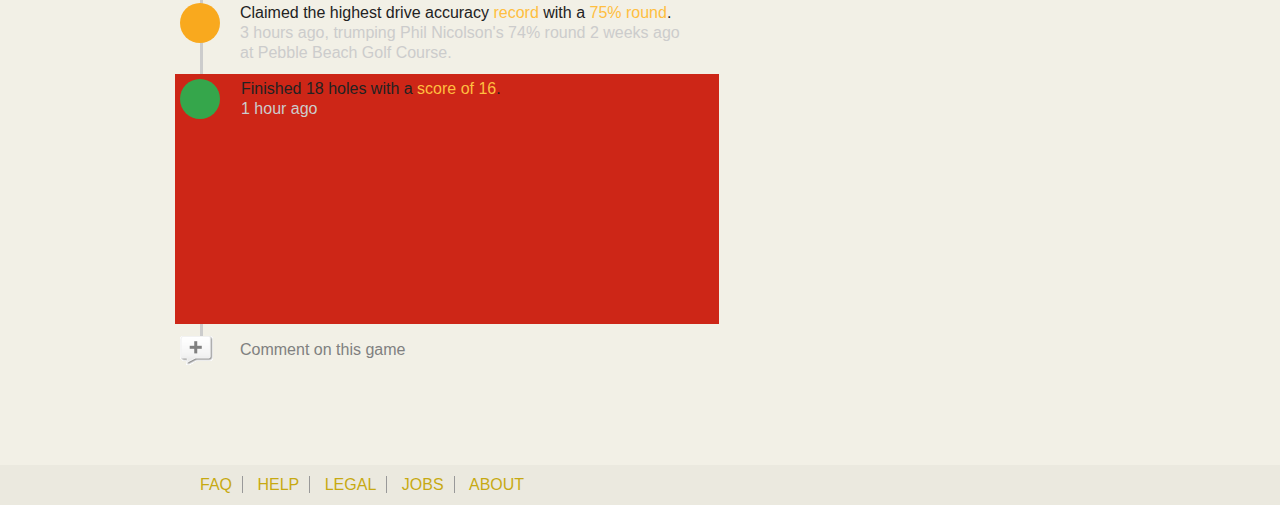
==== commit b3917842: "pro area" ====
--- a/index.html
+++ b/index.html
@@ -182,13 +182,46 @@
 
             </div> <!-- #main -->
             <aside>
-                <section class="module">
-                <header>
+                <section class="module pro">
+                  <header>
                     <a href="">View Leaderboard</a>
                     <h1>Pro Challenges</h1>
-                </header>
-                <div class="content">
-                </div>
+                  </header>
+                  <div class="content">
+                    <figure>
+                        <img class="avatar" src="http://s3.amazonaws.com/active-user-images/97/profile_image_small_1340906999.png">
+                        <figcaption>
+                            <h2>Rory McIlroy's Drive Challenger</h2>
+                            <p>Rory's High: 270yds</p>
+                        </figcaption> 
+                    </figure>   
+                    <table>
+                        <tr>
+                            <td>1<sup>st</sup></td>
+                            <td><img class="avatar" src="http://s3.amazonaws.com/active-user-images/97/profile_image_small_1340906999.png"> Andrew</td>
+                            <td class="progress"><span style="width: 89%">
+                                289yds</span></td>
+                        </tr>
+                        <tr>
+                            <td>22<sup>nd</sup></td>
+                            <td><img class="avatar" src="http://s3.amazonaws.com/active-user-images/97/profile_image_small_1340906999.png"> Josh</td>
+                            <td class="progress"><span style="width: 65%">
+                                265yds</span></td>
+                        </tr>
+                        <tr class="hot">
+                            <td>23<sup>rd</sup></td>
+                            <td><img class="avatar" src="http://s3.amazonaws.com/active-user-images/97/profile_image_small_1340906999.png"> John</td>
+                            <td class="progress"><span style="width: 61%">
+                                261yds</span></td>
+                        </tr>
+                        <tr>
+                            <td>24<sup>th</sup></td>
+                            <td><img class="avatar" src="http://s3.amazonaws.com/active-user-images/97/profile_image_small_1340906999.png"> Logan</td>
+                            <td class="progress"><span style="width: 55%">
+                                255yds</span></td>
+                        </tr>
+                    </table>
+                  </div>
                </section>
 
 
@@ -199,6 +232,14 @@
                     <h1>Pro Spotlight</h1>
                 </header>
                 <div class="content">
+                    <figure>
+                        <img class="avatar" src="http://s3.amazonaws.com/active-user-images/97/profile_image_small_1340906999.png">
+                        <figcaption>
+                            <h2>Graeme McDowell</h2>
+                            <p>Subtext goes here and can continue like so.</p>
+                        </figcaption> 
+                    </figure>
+                    <p>I like shrimp. Shrimp scampi. Fried shrimp. Shrimp shu mai steamed as Dim Sum on a cloudy San Francisco Sunday afternoon.</p>
                 </div>
                </section>
 
--- a/css/global.css
+++ b/css/global.css
@@ -446,84 +446,132 @@
   font-size: 12px;
   font-weight: bold; }
 
-.module > header h1 {
-  padding-bottom: 4px;
-  border-bottom: 3px solid #ACABA6;
-  font-size: 26px;
-  margin-bottom: 5px;
-  color: #f7332c;
-  font-weight: bold; }
-.module > header a {
-  color: #fff;
-  font-family: "Open Sans Condensed", Arial, Sans-serif;
-  text-shadow: -1px -1px 1px rgba(0, 0, 0, 0.2);
-  box-shadow: 1px -1px 1px rgba(0, 0, 0, 0.2);
-  border-radius: 2px;
-  text-transform: uppercase;
-  float: right;
-  text-decoration: none;
-  background-color: #ff2618;
-  padding: 2px 5px;
-  font-weight: normal;
-  font-size: 0.8rem; }
-.module p.comment {
-  padding-left: 60px;
-  background: url(../img/comment.png) left center no-repeat transparent;
-  margin-left: 20px;
-  line-height: 30px;
-  color: #808080; }
-.module p a {
-  color: #ffbe40;
-  text-decoration: none; }
-.module article {
-  position: relative; }
-  .module article:after {
-    content: '';
-    position: absolute;
-    top: 40px;
-    bottom: 20px;
-    left: 40px;
-    right: 0;
-    border: solid #ccc;
-    border-width: 1px 0 0 3px;
-    z-index: -1; }
-  .module article h2 {
-    padding-top: 40px;
-    padding-left: 20px;
-    margin: 0; }
-    .module article h2 img {
-      position: relative;
-      top: -20px;
-      left: -20px;
-      height: 60px;
-      width: 60px;
-      margin-right: -10px; }
-  .module article li {
-    list-style-type: none;
-    padding-left: 40px; }
-    .module article li span {
-      display: block;
-      color: #ccc;
-      font-size: 1rem; }
-    .module article li.icon:before {
+.module {
+  margin-bottom: 100px; }
+  .module > header h1 {
+    padding-bottom: 8px;
+    border-bottom: 3px solid #ACABA6;
+    font-size: 26px;
+    margin-bottom: 5px;
+    color: #f7332c;
+    font-weight: bold; }
+  .module > header a {
+    color: #fff;
+    font-family: "Open Sans Condensed", Arial, Sans-serif;
+    text-shadow: -1px -1px 1px rgba(0, 0, 0, 0.2);
+    box-shadow: 1px -1px 1px rgba(0, 0, 0, 0.2);
+    border-radius: 2px;
+    text-transform: uppercase;
+    float: right;
+    text-decoration: none;
+    background-color: #ff2618;
+    padding: 2px 5px;
+    font-weight: normal;
+    font-size: 0.8rem; }
+  .module p.comment {
+    padding-left: 60px;
+    background: url(../img/comment.png) left center no-repeat transparent;
+    margin-left: 20px;
+    line-height: 30px;
+    color: #808080; }
+  .module p a {
+    color: #ffbe40;
+    text-decoration: none; }
+  .module article {
+    position: relative; }
+    .module article:after {
       content: '';
       position: absolute;
-      border-radius: 50%;
-      height: 40px;
-      width: 40px;
-      left: 20px;
-      background-color: #35a64b; }
-    .module article li.icon.score:before {
-      background-color: #f9a91e; }
-    .module article li.solid {
-      background-color: #3e824e;
-      padding: 5px 66px;
-      margin: -5px -25px;
-      min-height: 240px; }
-      .module article li.solid > p {
-        margin-top: 0; }
-    .module article li.hot {
-      background-color: #cd2617; }
+      top: 40px;
+      bottom: 20px;
+      left: 40px;
+      right: 0;
+      border: solid #ccc;
+      border-width: 1px 0 0 3px;
+      z-index: -1; }
+    .module article h2 {
+      padding-top: 40px;
+      padding-left: 20px;
+      margin: 0; }
+      .module article h2 img {
+        position: relative;
+        top: -20px;
+        left: -20px;
+        height: 60px;
+        width: 60px;
+        margin-right: -10px;
+        border-radius: 2px; }
+    .module article li {
+      list-style-type: none;
+      padding-left: 40px; }
+      .module article li span {
+        display: block;
+        color: #ccc;
+        font-size: 1rem; }
+      .module article li.icon:before {
+        content: '';
+        position: absolute;
+        border-radius: 50%;
+        height: 40px;
+        width: 40px;
+        left: 20px;
+        background-color: #35a64b; }
+      .module article li.icon.score:before {
+        background-color: #f9a91e; }
+      .module article li.solid {
+        background-color: #3e824e;
+        padding: 5px 66px;
+        margin: -5px -25px;
+        min-height: 240px; }
+        .module article li.solid > p {
+          margin-top: 0; }
+      .module article li.hot {
+        background-color: #cd2617; }
+
+aside .pro figure {
+  padding: 10px 0;
+  width: 100%;
+  float: left; }
+  aside .pro figure h2 {
+    font-size: 1.6rem;
+    line-height: 1.6rem;
+    margin: 0; }
+  aside .pro figure p {
+    margin: 0;
+    color: #808080; }
+  aside .pro figure img {
+    float: left;
+    height: 70px;
+    margin-right: 10px;
+    border-radius: 3px; }
+aside .pro table {
+  clear: both;
+  font-weight: bold; }
+  aside .pro table tr.hot img {
+    border-color: red; }
+  aside .pro table tr.hot td + td {
+    color: red; }
+  aside .pro table tr.hot td.progress {
+    color: #fff;
+    background-color: #fbd0c1; }
+    aside .pro table tr.hot td.progress span {
+      background-color: #f12e0a; }
+  aside .pro table td {
+    white-space: nowrap;
+    padding: 5px; }
+    aside .pro table td img {
+      height: 24px;
+      border: 1px solid #ccc; }
+    aside .pro table td.progress {
+      background-color: #ccc;
+      color: white;
+      width: 300px;
+      background-clip: content-box; }
+      aside .pro table td.progress span {
+        background-color: #999;
+        padding: 3px;
+        display: block;
+        box-sizing: content-box; }
 
 /*   GENERIC CLASSES   */
 .avatar.small {
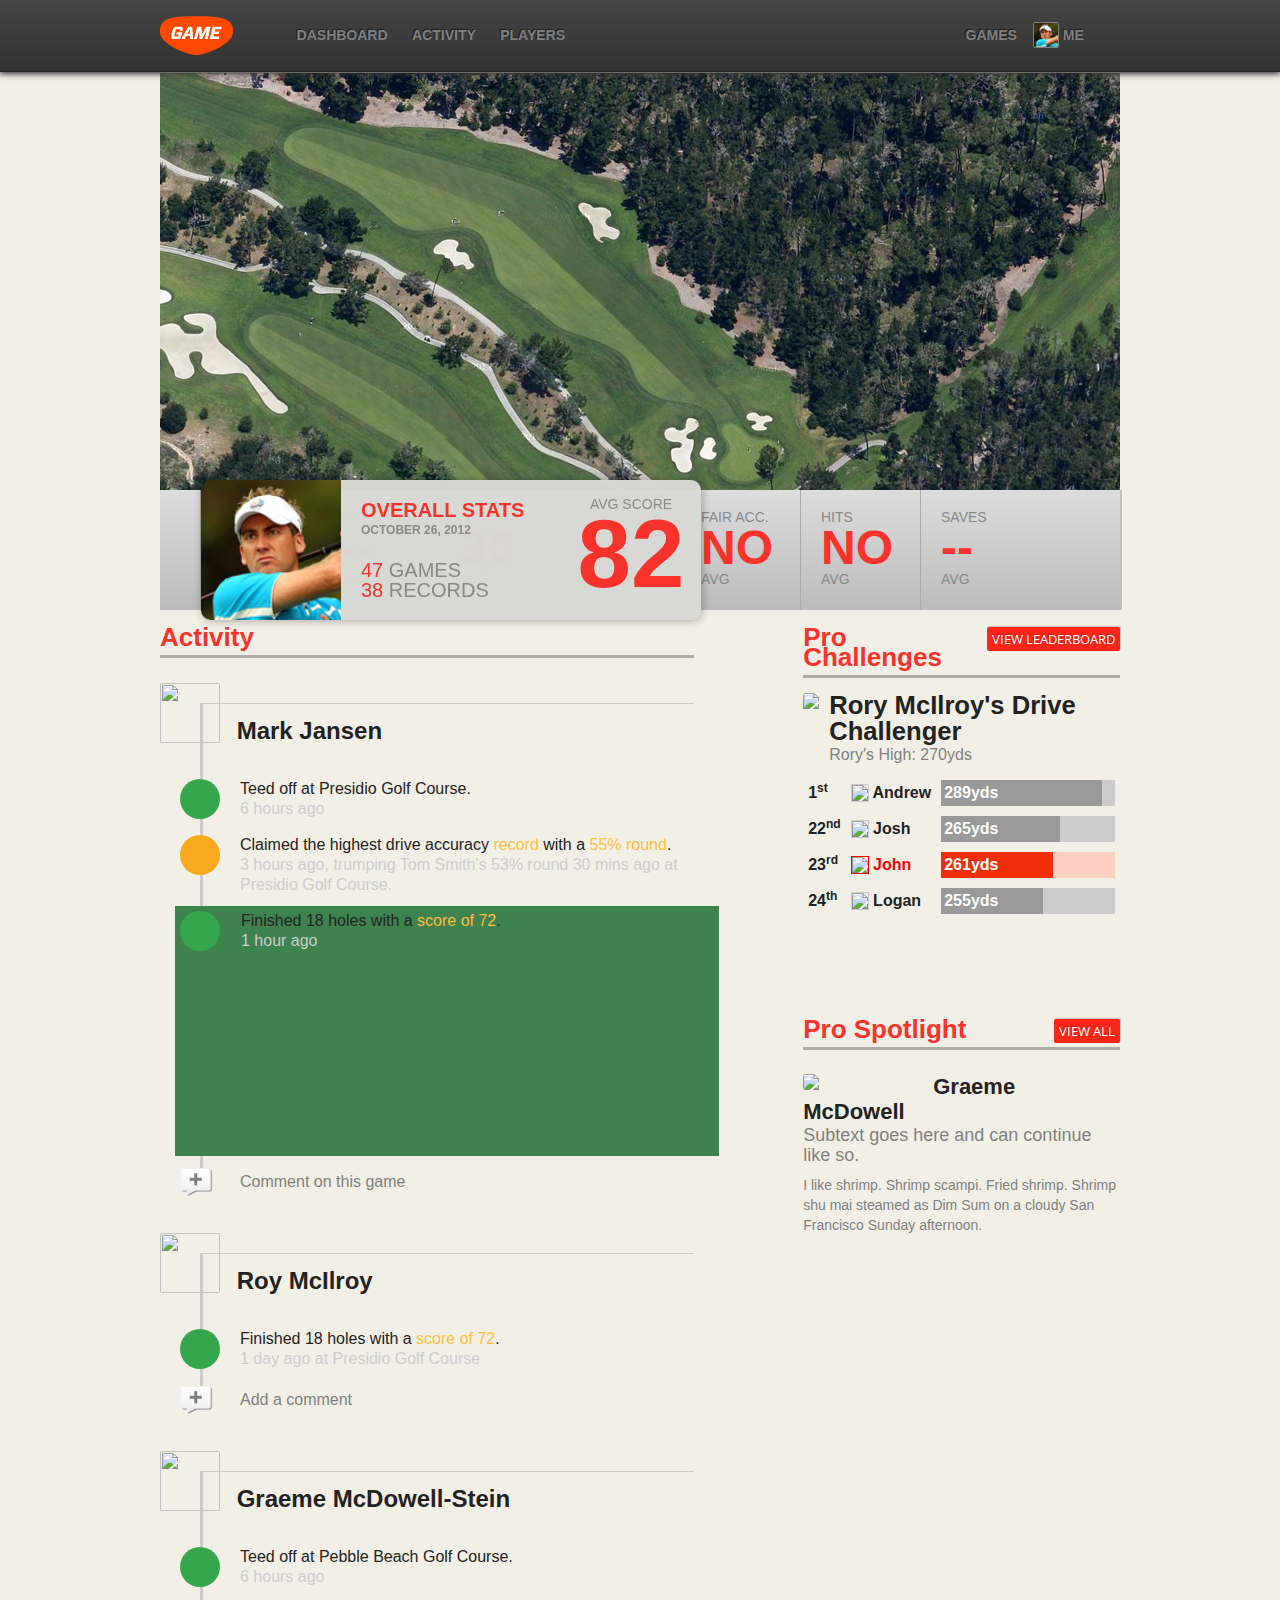
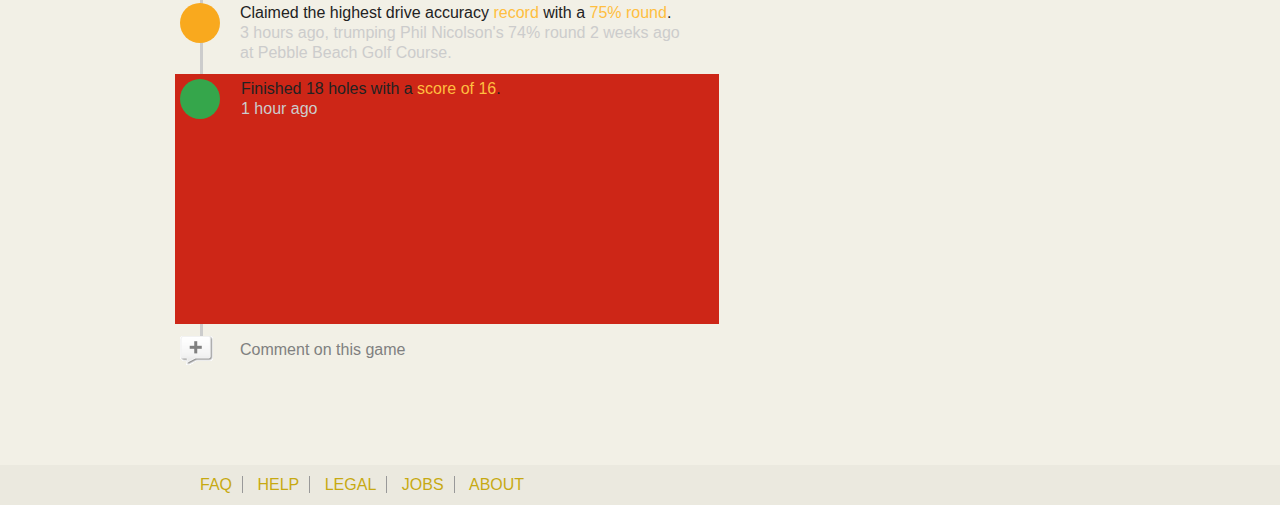
==== commit 55602568: "spotlight area" ====
--- a/index.html
+++ b/index.html
@@ -182,7 +182,7 @@
 
             </div> <!-- #main -->
             <aside>
-                <section class="module pro">
+                <section class="module challenge">
                   <header>
                     <a href="">View Leaderboard</a>
                     <h1>Pro Challenges</h1>
@@ -226,7 +226,7 @@
 
 
 
-                <section class="module">
+                <section class="module spotlight">
                 <header>
                     <a href="">View All</a>
                     <h1>Pro Spotlight</h1>
--- a/css/global.css
+++ b/css/global.css
@@ -528,46 +528,57 @@
       .module article li.hot {
         background-color: #cd2617; }
 
-aside .pro figure {
+aside figure {
   padding: 10px 0;
   width: 100%;
   float: left; }
-  aside .pro figure h2 {
+  aside figure h2 {
     font-size: 1.6rem;
     line-height: 1.6rem;
     margin: 0; }
-  aside .pro figure p {
+  aside figure p {
     margin: 0;
     color: #808080; }
-  aside .pro figure img {
+  aside figure img {
     float: left;
-    height: 70px;
     margin-right: 10px;
     border-radius: 3px; }
-aside .pro table {
+aside .spotlight figure img {
+  width: 110px;
+  margin-right: 20px; }
+aside .spotlight figure h2 {
+  font-size: 22px; }
+aside .spotlight figure p {
+  font-size: 18px; }
+aside .spotlight p {
+  color: #808080;
+  font-size: 14px; }
+aside .challenge figure img {
+  height: 70px; }
+aside .challenge table {
   clear: both;
   font-weight: bold; }
-  aside .pro table tr.hot img {
+  aside .challenge table tr.hot img {
     border-color: red; }
-  aside .pro table tr.hot td + td {
+  aside .challenge table tr.hot td + td {
     color: red; }
-  aside .pro table tr.hot td.progress {
+  aside .challenge table tr.hot td.progress {
     color: #fff;
     background-color: #fbd0c1; }
-    aside .pro table tr.hot td.progress span {
+    aside .challenge table tr.hot td.progress span {
       background-color: #f12e0a; }
-  aside .pro table td {
+  aside .challenge table td {
     white-space: nowrap;
     padding: 5px; }
-    aside .pro table td img {
+    aside .challenge table td img {
       height: 24px;
       border: 1px solid #ccc; }
-    aside .pro table td.progress {
+    aside .challenge table td.progress {
       background-color: #ccc;
       color: white;
       width: 300px;
       background-clip: content-box; }
-      aside .pro table td.progress span {
+      aside .challenge table td.progress span {
         background-color: #999;
         padding: 3px;
         display: block;
